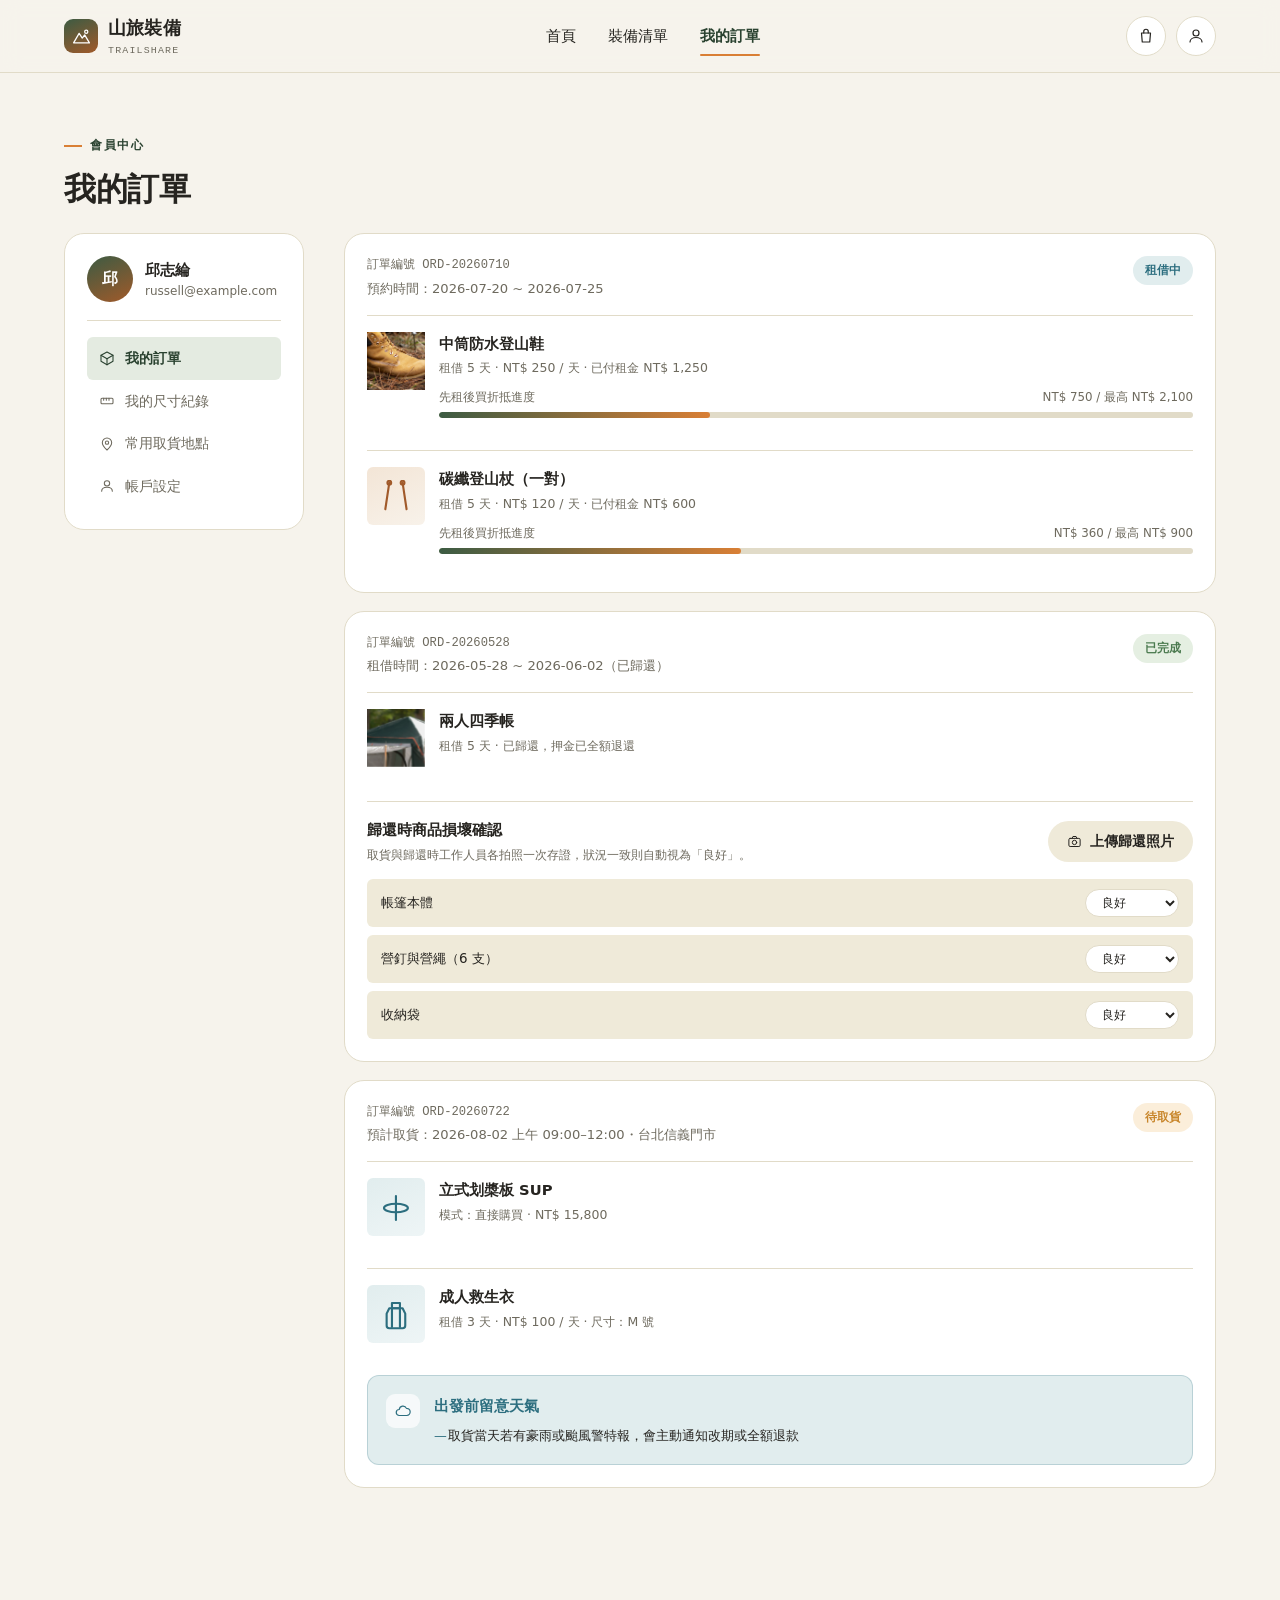
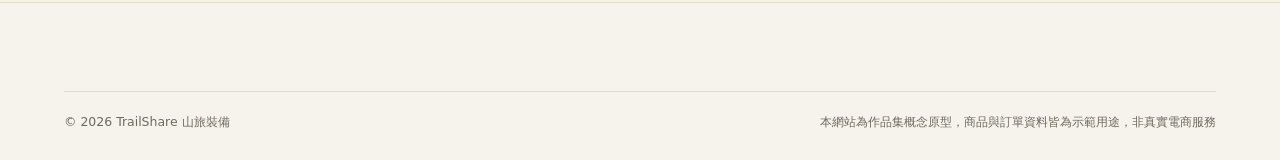
==== account.html @ 76dff73b "Initial build: TrailShare outdoor gear rent-to-buy platform 5-page interactive prototype (browse-by-" ====
<!DOCTYPE html>
<html lang="zh-Hant">
<head>
<meta charset="UTF-8">
<meta name="viewport" content="width=device-width, initial-scale=1.0">
<title>我的訂單｜TrailShare 山旅裝備</title>
<link rel="stylesheet" href="css/style.css">
</head>
<body>

<header class="site-header">
  <div class="container">
    <a href="index.html" class="brand">
      <span class="brand-mark"><svg viewBox="0 0 24 24" fill="none" stroke="#fff" stroke-width="1.6" stroke-linecap="round" stroke-linejoin="round"><path d="M2 20L9 8l4 6 3-4 6 10z"/><circle cx="18" cy="6" r="2"/></svg></span>
      <span>山旅裝備<span class="brand-name-en">TrailShare</span></span>
    </a>
    <nav class="main-nav">
      <a href="index.html">首頁</a>
      <a href="gear-list.html">裝備清單</a>
      <a href="account.html" class="active">我的訂單</a>
    </nav>
    <div class="header-actions">
      <a href="checkout.html" class="icon-btn" aria-label="購物車／預約清單">
        <svg viewBox="0 0 24 24" fill="none" stroke="currentColor" stroke-width="1.6" stroke-linecap="round" stroke-linejoin="round"><path d="M6 8h12l-1 12H7z"/><path d="M9 8V6a3 3 0 0 1 6 0v2"/></svg>
        <span class="cart-count" data-cart-count>0</span>
      </a>
      <a href="account.html" class="icon-btn" aria-label="會員中心">
        <svg viewBox="0 0 24 24" fill="none" stroke="currentColor" stroke-width="1.6" stroke-linecap="round" stroke-linejoin="round"><circle cx="12" cy="8" r="4"/><path d="M4 20c0-4 4-6 8-6s8 2 8 6"/></svg>
      </a>
      <button class="menu-toggle" aria-label="開啟選單" aria-expanded="false">
        <svg viewBox="0 0 24 24" fill="none" stroke="currentColor" stroke-width="1.6" stroke-linecap="round" stroke-linejoin="round"><line x1="3" y1="6" x2="21" y2="6"/><line x1="3" y1="12" x2="21" y2="12"/><line x1="3" y1="18" x2="21" y2="18"/></svg>
      </button>
    </div>
  </div>
</header>

<main>
  <section class="section-tight">
    <div class="container">
      <div class="section-head" style="margin-bottom:24px">
        <span class="eyebrow">會員中心</span>
        <h2>我的訂單</h2>
      </div>

      <div class="account-layout">
        <aside class="account-side">
          <div class="account-profile">
            <div class="avatar">邱</div>
            <div>
              <div class="name">邱志綸</div>
              <div class="email">russell@example.com</div>
            </div>
          </div>
          <nav class="side-nav">
            <a href="#" class="active">
              <svg viewBox="0 0 24 24" fill="none" stroke="currentColor" stroke-width="1.6" stroke-linecap="round" stroke-linejoin="round"><path d="M3 8l9-5 9 5-9 5-9-5z"/><path d="M3 8v9l9 5 9-5V8"/><line x1="12" y1="13" x2="12" y2="22"/></svg>
              我的訂單
            </a>
            <a href="#">
              <svg viewBox="0 0 24 24" fill="none" stroke="currentColor" stroke-width="1.6" stroke-linecap="round" stroke-linejoin="round"><rect x="3" y="8" width="18" height="8" rx="1.5"/><line x1="7" y1="8" x2="7" y2="11"/><line x1="11" y1="8" x2="11" y2="11"/><line x1="15" y1="8" x2="15" y2="11"/></svg>
              我的尺寸紀錄
            </a>
            <a href="#">
              <svg viewBox="0 0 24 24" fill="none" stroke="currentColor" stroke-width="1.6" stroke-linecap="round" stroke-linejoin="round"><path d="M12 21s7-6.5 7-11a7 7 0 0 0-14 0c0 4.5 7 11 7 11z"/><circle cx="12" cy="10" r="2.5"/></svg>
              常用取貨地點
            </a>
            <a href="#">
              <svg viewBox="0 0 24 24" fill="none" stroke="currentColor" stroke-width="1.6" stroke-linecap="round" stroke-linejoin="round"><circle cx="12" cy="8" r="4"/><path d="M4 20c0-4 4-6 8-6s8 2 8 6"/></svg>
              帳戶設定
            </a>
          </nav>
        </aside>

        <div class="account-main">

          <!-- Order 1: renting now, rent-to-buy progress -->
          <div class="order-card">
            <div class="order-card-head">
              <div>
                <div class="oc-id">訂單編號 ORD-20260710</div>
                <div class="oc-date">預約時間：2026-07-20 ~ 2026-07-25</div>
              </div>
              <span class="status-pill renting">租借中</span>
            </div>

            <div class="order-item-row">
              <div class="oi-thumb gear-thumb" data-activity="hiking" id="thumb-boots"></div>
              <div style="flex:1">
                <div class="oi-title">中筒防水登山鞋</div>
                <div class="oi-meta">租借 5 天 · NT$ 250 / 天 · 已付租金 NT$ 1,250</div>
                <div class="credit-bar-wrap">
                  <div class="credit-bar-label"><span>先租後買折抵進度</span><span>NT$ 750 / 最高 NT$ 2,100</span></div>
                  <div class="credit-bar"><div class="credit-bar-fill" style="width:36%"></div></div>
                </div>
              </div>
            </div>

            <div class="order-item-row">
              <div class="oi-thumb gear-thumb" data-activity="hiking" id="thumb-poles"></div>
              <div style="flex:1">
                <div class="oi-title">碳纖登山杖（一對）</div>
                <div class="oi-meta">租借 5 天 · NT$ 120 / 天 · 已付租金 NT$ 600</div>
                <div class="credit-bar-wrap">
                  <div class="credit-bar-label"><span>先租後買折抵進度</span><span>NT$ 360 / 最高 NT$ 900</span></div>
                  <div class="credit-bar"><div class="credit-bar-fill" style="width:40%"></div></div>
                </div>
              </div>
            </div>
          </div>

          <!-- Order 2: completed, damage confirmation -->
          <div class="order-card">
            <div class="order-card-head">
              <div>
                <div class="oc-id">訂單編號 ORD-20260528</div>
                <div class="oc-date">租借時間：2026-05-28 ~ 2026-06-02（已歸還）</div>
              </div>
              <span class="status-pill done">已完成</span>
            </div>

            <div class="order-item-row">
              <div class="oi-thumb gear-thumb" data-activity="camping" id="thumb-tent"></div>
              <div style="flex:1">
                <div class="oi-title">兩人四季帳</div>
                <div class="oi-meta">租借 5 天 · 已歸還，押金已全額退還</div>
              </div>
            </div>

            <div style="margin-top:18px; padding-top:16px; border-top:1px solid var(--color-border)">
              <div style="display:flex; align-items:center; justify-content:space-between; gap:12px; flex-wrap:wrap">
                <div>
                  <h3 style="font-size:0.94rem">歸還時商品損壞確認</h3>
                  <p style="font-size:0.78rem; color:var(--color-muted); margin-top:3px">取貨與歸還時工作人員各拍照一次存證，狀況一致則自動視為「良好」。</p>
                </div>
                <button class="btn btn-ghost btn-sm" id="uploadPhotoBtn">
                  <svg viewBox="0 0 24 24" fill="none" stroke="currentColor" stroke-width="1.6" stroke-linecap="round" stroke-linejoin="round" style="width:15px;height:15px"><rect x="3" y="7" width="18" height="13" rx="2"/><path d="M8 7l1.5-3h5L16 7"/><circle cx="12" cy="13.5" r="3.5"/></svg>
                  上傳歸還照片
                </button>
              </div>
              <div class="checklist">
                <div class="checklist-item">
                  <span>帳篷本體</span>
                  <select class="condition-select" data-item="帳篷本體">
                    <option>良好</option>
                    <option>輕微耗損</option>
                    <option>明顯損壞</option>
                  </select>
                </div>
                <div class="checklist-item">
                  <span>營釘與營繩（6 支）</span>
                  <select class="condition-select" data-item="營釘與營繩">
                    <option>良好</option>
                    <option>輕微耗損</option>
                    <option>明顯損壞</option>
                  </select>
                </div>
                <div class="checklist-item">
                  <span>收納袋</span>
                  <select class="condition-select" data-item="收納袋">
                    <option>良好</option>
                    <option>輕微耗損</option>
                    <option>明顯損壞</option>
                  </select>
                </div>
              </div>
            </div>
          </div>

          <!-- Order 3: pending pickup -->
          <div class="order-card">
            <div class="order-card-head">
              <div>
                <div class="oc-id">訂單編號 ORD-20260722</div>
                <div class="oc-date">預計取貨：2026-08-02 上午 09:00–12:00・台北信義門市</div>
              </div>
              <span class="status-pill pending">待取貨</span>
            </div>

            <div class="order-item-row">
              <div class="oi-thumb gear-thumb" data-activity="water" id="thumb-sup"></div>
              <div style="flex:1">
                <div class="oi-title">立式划槳板 SUP</div>
                <div class="oi-meta">模式：直接購買 · NT$ 15,800</div>
              </div>
            </div>
            <div class="order-item-row">
              <div class="oi-thumb gear-thumb" data-activity="water" id="thumb-vest"></div>
              <div style="flex:1">
                <div class="oi-title">成人救生衣</div>
                <div class="oi-meta">租借 3 天 · NT$ 100 / 天 · 尺寸：M 號</div>
              </div>
            </div>

            <div class="policy-banner" style="margin-top:16px">
              <div class="pb-icon"><svg viewBox="0 0 24 24" fill="none" stroke="currentColor" stroke-width="1.6" stroke-linecap="round" stroke-linejoin="round"><path d="M7 18a4 4 0 0 1 0-8 5 5 0 0 1 9.6-1.5A4.5 4.5 0 0 1 17 18H7z"/></svg></div>
              <div>
                <h3>出發前留意天氣</h3>
                <ul><li>取貨當天若有豪雨或颱風警特報，會主動通知改期或全額退款</li></ul>
              </div>
            </div>
          </div>

        </div>
      </div>
    </div>
  </section>
</main>

<footer class="site-footer">
  <div class="container">
    <div class="footer-bottom">
      <span>© 2026 TrailShare 山旅裝備</span>
      <span>本網站為作品集概念原型，商品與訂單資料皆為示範用途，非真實電商服務</span>
    </div>
  </div>
</footer>

<script src="js/icons.js"></script>
<script src="js/data.js"></script>
<script src="js/main.js"></script>
<script>
  function setThumb(elId, gearId) {
    const el = document.getElementById(elId);
    const gear = getGearById(gearId);
    if (gear && gear.photo) {
      el.classList.add('has-photo');
      el.innerHTML = `<img src="${gear.photo}" alt="${gear.name}">`;
    } else {
      el.innerHTML = svgIcon(gear.icon);
    }
  }

  setThumb('thumb-boots', 'hiking-boots');
  setThumb('thumb-poles', 'trekking-poles');
  setThumb('thumb-tent', 'tent-2p');
  setThumb('thumb-sup', 'sup-board');
  setThumb('thumb-vest', 'life-vest');

  document.querySelectorAll('.condition-select').forEach((sel) => {
    sel.addEventListener('change', () => {
      showToast(`已將「${sel.dataset.item}」狀況標記為：${sel.value}`);
    });
  });

  document.getElementById('uploadPhotoBtn').addEventListener('click', () => {
    showToast('照片已上傳（示範功能，無實際檔案儲存）');
  });
</script>
</body>
</html>
---- css/style.css ----
/* ==========================================================================
   Design tokens
   ========================================================================== */
:root {
  --font-body: "Noto Sans TC", "PingFang TC", "Microsoft JhengHei", system-ui, sans-serif;
  --font-mono: "JetBrains Mono", ui-monospace, "SFMono-Regular", monospace;

  --color-bg: #F6F3EC;
  --color-surface: #FFFFFF;
  --color-surface-alt: #EFEAD9;
  --color-text: #262420;
  --color-muted: #6E6A5E;
  --color-border: #E1DBC8;

  --color-forest: #3C5B43;
  --color-forest-dark: #2A4230;
  --color-forest-soft: #E4EBE1;

  --color-hike: #A15A2A;
  --color-hike-soft: #F3E5D6;

  --color-water: #2C6E7F;
  --color-water-soft: #E1EDEE;

  --color-accent: #D97F35;
  --color-accent-dark: #B8631F;

  --color-success: #4B7A4F;
  --color-success-soft: #E5EFE2;
  --color-warning: #C8862B;
  --color-warning-soft: #FBEEDA;
  --color-danger: #B0472F;
  --color-danger-soft: #F6E4DE;

  --radius-sm: 6px;
  --radius-md: 12px;
  --radius-lg: 20px;

  --shadow-sm: 0 1px 2px rgba(38, 36, 32, 0.06), 0 1px 1px rgba(38, 36, 32, 0.04);
  --shadow-md: 0 8px 24px rgba(38, 36, 32, 0.08);
  --shadow-lg: 0 20px 48px rgba(38, 36, 32, 0.14);

  --container: 1200px;
}

/* ==========================================================================
   Reset
   ========================================================================== */
*, *::before, *::after { box-sizing: border-box; }
html { -webkit-text-size-adjust: 100%; scroll-behavior: smooth; }
body {
  margin: 0;
  font-family: var(--font-body);
  background: var(--color-bg);
  color: var(--color-text);
  line-height: 1.6;
  -webkit-font-smoothing: antialiased;
}
img { max-width: 100%; display: block; }
a { color: inherit; text-decoration: none; }
ul { margin: 0; padding: 0; list-style: none; }
h1, h2, h3, h4, p { margin: 0; }
button, input, select { font: inherit; color: inherit; }
button { cursor: pointer; }

.container {
  width: 100%;
  max-width: var(--container);
  margin: 0 auto;
  padding: 0 24px;
}

.visually-hidden {
  position: absolute;
  width: 1px; height: 1px;
  overflow: hidden;
  clip: rect(0 0 0 0);
  white-space: nowrap;
}

/* ==========================================================================
   Header
   ========================================================================== */
.site-header {
  position: sticky;
  top: 0;
  z-index: 100;
  background: rgba(246, 243, 236, 0.92);
  backdrop-filter: blur(10px);
  border-bottom: 1px solid var(--color-border);
}
.site-header .container {
  display: flex;
  align-items: center;
  justify-content: space-between;
  height: 72px;
}
.brand {
  display: flex;
  align-items: center;
  gap: 10px;
  font-weight: 700;
  font-size: 1.15rem;
  letter-spacing: 0.01em;
}
.brand-mark {
  width: 34px; height: 34px;
  border-radius: 9px;
  background: linear-gradient(155deg, var(--color-forest), var(--color-hike));
  display: flex;
  align-items: center;
  justify-content: center;
  flex-shrink: 0;
}
.brand-mark svg { width: 19px; height: 19px; stroke: #fff; }
.brand-name-en {
  display: block;
  font-family: var(--font-mono);
  font-size: 0.62rem;
  font-weight: 500;
  letter-spacing: 0.12em;
  color: var(--color-muted);
  text-transform: uppercase;
  margin-top: 1px;
}

.main-nav {
  display: flex;
  align-items: center;
  gap: 32px;
}
.main-nav a {
  font-size: 0.95rem;
  color: var(--color-text);
  position: relative;
  padding: 4px 0;
}
.main-nav a.active { color: var(--color-forest-dark); font-weight: 700; }
.main-nav a.active::after {
  content: "";
  position: absolute;
  left: 0; right: 0; bottom: -4px;
  height: 2px;
  background: var(--color-accent);
  border-radius: 2px;
}

.header-actions { display: flex; align-items: center; gap: 10px; }
.icon-btn {
  width: 40px; height: 40px;
  border-radius: 50%;
  border: 1px solid var(--color-border);
  background: var(--color-surface);
  display: flex; align-items: center; justify-content: center;
  position: relative;
}
.icon-btn svg { width: 18px; height: 18px; stroke: var(--color-text); }
.cart-count {
  position: absolute;
  top: -4px; right: -4px;
  background: var(--color-accent);
  color: #fff;
  font-family: var(--font-mono);
  font-size: 0.62rem;
  min-width: 17px; height: 17px;
  border-radius: 50%;
  display: flex; align-items: center; justify-content: center;
  padding: 0 3px;
}

.menu-toggle {
  display: none;
  width: 40px; height: 40px;
  border-radius: 50%;
  border: 1px solid var(--color-border);
  background: var(--color-surface);
  align-items: center;
  justify-content: center;
}
.menu-toggle svg { width: 18px; height: 18px; stroke: var(--color-text); }

/* ==========================================================================
   Buttons
   ========================================================================== */
.btn {
  display: inline-flex;
  align-items: center;
  justify-content: center;
  gap: 8px;
  padding: 13px 26px;
  border-radius: 999px;
  font-size: 0.95rem;
  font-weight: 700;
  border: 1px solid transparent;
  transition: transform 0.15s ease, box-shadow 0.15s ease, background 0.15s ease;
  white-space: nowrap;
}
.btn:active { transform: translateY(1px); }
.btn-primary { background: var(--color-accent); color: #fff; box-shadow: var(--shadow-sm); }
.btn-primary:hover { background: var(--color-accent-dark); }
.btn-forest { background: var(--color-forest); color: #fff; }
.btn-forest:hover { background: var(--color-forest-dark); }
.btn-outline { background: transparent; border-color: var(--color-text); color: var(--color-text); }
.btn-outline:hover { background: var(--color-text); color: #fff; }
.btn-ghost { background: var(--color-surface-alt); color: var(--color-text); }
.btn-ghost:hover { background: var(--color-border); }
.btn-block { width: 100%; }
.btn-sm { padding: 9px 18px; font-size: 0.85rem; }
.btn[disabled] { opacity: 0.5; cursor: not-allowed; }

/* ==========================================================================
   Sections
   ========================================================================== */
.section { padding: 88px 0; }
.section-alt { background: var(--color-surface-alt); }
.section-tight { padding: 56px 0; }

.section-head { max-width: 640px; margin: 0 0 40px; }
.eyebrow {
  font-family: var(--font-mono);
  font-size: 0.72rem;
  font-weight: 600;
  letter-spacing: 0.14em;
  text-transform: uppercase;
  color: var(--color-forest-dark);
  display: inline-flex;
  align-items: center;
  gap: 8px;
  margin-bottom: 14px;
}
.eyebrow::before { content: ""; width: 18px; height: 2px; background: var(--color-accent); display: inline-block; }
.section-head h2 { font-size: 2rem; line-height: 1.25; letter-spacing: -0.01em; }
.section-head p { margin-top: 14px; color: var(--color-muted); font-size: 1rem; }
.section-head-row {
  display: flex;
  align-items: flex-end;
  justify-content: space-between;
  gap: 24px;
  flex-wrap: wrap;
}

/* ==========================================================================
   Hero
   ========================================================================== */
.hero {
  position: relative;
  padding: 64px 0 96px;
  overflow: hidden;
}
.hero::before {
  content: "";
  position: absolute;
  inset: -20% -10% auto -10%;
  height: 480px;
  background:
    radial-gradient(circle at 15% 20%, rgba(60, 91, 67, 0.16), transparent 55%),
    radial-gradient(circle at 85% 10%, rgba(217, 127, 53, 0.14), transparent 50%),
    radial-gradient(circle at 60% 60%, rgba(44, 110, 127, 0.10), transparent 55%);
  pointer-events: none;
}
.hero .container {
  position: relative;
  display: grid;
  grid-template-columns: 1.05fr 0.95fr;
  gap: 56px;
  align-items: center;
}
.hero-copy h1 {
  font-size: clamp(2.1rem, 4vw, 3.1rem);
  line-height: 1.28;
  letter-spacing: -0.01em;
  font-weight: 800;
}
.hero-copy h1 em { color: var(--color-forest-dark); font-style: normal; }
.hero-copy p.lede {
  margin-top: 20px;
  font-size: 1.06rem;
  color: var(--color-muted);
  max-width: 46ch;
}
.hero-cta-row { display: flex; gap: 14px; margin-top: 32px; flex-wrap: wrap; }
.hero-trust {
  display: flex;
  gap: 28px;
  margin-top: 40px;
  padding-top: 28px;
  border-top: 1px solid var(--color-border);
  flex-wrap: wrap;
}
.hero-trust-item { display: flex; flex-direction: column; gap: 2px; }
.hero-trust-item .num { font-family: var(--font-mono); font-weight: 700; font-size: 1.3rem; color: var(--color-forest-dark); }
.hero-trust-item .label { font-size: 0.8rem; color: var(--color-muted); }

.hero-visual {
  position: relative;
  aspect-ratio: 4 / 4.6;
  border-radius: var(--radius-lg);
  background: linear-gradient(160deg, var(--color-forest) 0%, #294636 55%, #1d3226 100%);
  overflow: hidden;
  box-shadow: var(--shadow-lg);
}
.hero-visual .hero-photo {
  position: absolute;
  inset: 0;
  width: 100%;
  height: 100%;
  object-fit: cover;
}
.hero-visual .hero-photo-scrim {
  position: absolute;
  inset: 0;
  background: linear-gradient(200deg, rgba(15, 20, 15, 0.05) 40%, rgba(10, 15, 10, 0.55) 100%);
}
.hero-visual .terrain {
  position: absolute; inset: 0;
  opacity: 0.55;
}
.hero-visual .hv-badge {
  position: absolute;
  top: 20px; left: 20px;
  background: rgba(255,255,255,0.94);
  border-radius: 999px;
  padding: 8px 14px;
  font-family: var(--font-mono);
  font-size: 0.72rem;
  font-weight: 600;
  color: var(--color-forest-dark);
  display: flex; align-items: center; gap: 6px;
  box-shadow: var(--shadow-sm);
}
.hv-badge .dot { width: 7px; height: 7px; border-radius: 50%; background: var(--color-success); }
.hero-visual .hv-card {
  position: absolute;
  right: 18px;
  bottom: 18px;
  left: 18px;
  background: rgba(255,255,255,0.97);
  border-radius: var(--radius-md);
  padding: 16px 18px;
  box-shadow: var(--shadow-md);
}
.hv-card .hv-title { font-weight: 700; font-size: 0.95rem; }
.hv-card .hv-sub { font-size: 0.78rem; color: var(--color-muted); margin-top: 3px; }
.hv-card .hv-price-row { display: flex; justify-content: space-between; align-items: baseline; margin-top: 12px; }
.hv-card .hv-price { font-family: var(--font-mono); font-weight: 700; color: var(--color-accent-dark); }
.hv-card .hv-price span { font-size: 0.7rem; color: var(--color-muted); font-weight: 400; }

/* ==========================================================================
   Activity cards
   ========================================================================== */
.activity-grid {
  display: grid;
  grid-template-columns: repeat(3, 1fr);
  gap: 20px;
}
.activity-card {
  position: relative;
  border-radius: var(--radius-lg);
  padding: 28px 24px 26px;
  min-height: 220px;
  display: flex;
  flex-direction: column;
  justify-content: space-between;
  overflow: hidden;
  border: 1px solid var(--color-border);
  transition: transform 0.18s ease, box-shadow 0.18s ease;
}
.activity-card:hover { transform: translateY(-4px); box-shadow: var(--shadow-md); }
.activity-card[data-activity="hiking"] { background: linear-gradient(160deg, var(--color-hike-soft), #fff 70%); }
.activity-card[data-activity="camping"] { background: linear-gradient(160deg, var(--color-forest-soft), #fff 70%); }
.activity-card[data-activity="water"] { background: linear-gradient(160deg, var(--color-water-soft), #fff 70%); }
.activity-card .ac-icon {
  width: 52px; height: 52px;
  border-radius: 14px;
  display: flex; align-items: center; justify-content: center;
  background: rgba(255,255,255,0.75);
  box-shadow: var(--shadow-sm);
}
.activity-card .ac-icon svg { width: 26px; height: 26px; }
.activity-card[data-activity="hiking"] .ac-icon svg { stroke: var(--color-hike); }
.activity-card[data-activity="camping"] .ac-icon svg { stroke: var(--color-forest); }
.activity-card[data-activity="water"] .ac-icon svg { stroke: var(--color-water); }
.activity-card h3 { font-size: 1.2rem; margin-top: 18px; }
.activity-card p { font-size: 0.86rem; color: var(--color-muted); margin-top: 6px; }
.activity-card .ac-meta {
  margin-top: 18px;
  display: flex;
  justify-content: space-between;
  align-items: center;
  font-family: var(--font-mono);
  font-size: 0.74rem;
  color: var(--color-muted);
}
.activity-card .ac-arrow { display: inline-flex; }
.activity-card .ac-arrow svg { width: 16px; height: 16px; transition: transform 0.15s ease; }
.activity-card:hover .ac-arrow svg { transform: translateX(3px); }

.activity-card.has-photo { background: #14140f; color: #fff; }
.activity-card.has-photo .ac-photo {
  position: absolute;
  inset: 0;
  width: 100%;
  height: 100%;
  object-fit: cover;
  z-index: 0;
  transition: transform 0.4s ease;
}
.activity-card.has-photo:hover .ac-photo { transform: scale(1.05); }
.activity-card.has-photo .ac-overlay {
  position: absolute;
  inset: 0;
  z-index: 1;
  background: linear-gradient(195deg, rgba(15, 15, 13, 0.08) 32%, rgba(12, 12, 10, 0.86) 100%);
}
.activity-card.has-photo .ac-icon,
.activity-card.has-photo h3,
.activity-card.has-photo p,
.activity-card.has-photo .ac-meta {
  position: relative;
  z-index: 2;
}
.activity-card.has-photo .ac-icon { background: rgba(255, 255, 255, 0.18); backdrop-filter: blur(6px); }
.activity-card.has-photo .ac-icon svg { stroke: #fff; }
.activity-card.has-photo p { color: rgba(255, 255, 255, 0.8); }
.activity-card.has-photo .ac-meta { color: rgba(255, 255, 255, 0.72); }

/* ==========================================================================
   Feature list (value props)
   ========================================================================== */
.feature-grid {
  display: grid;
  grid-template-columns: repeat(4, 1fr);
  gap: 20px;
}
.feature-card {
  background: var(--color-surface);
  border: 1px solid var(--color-border);
  border-radius: var(--radius-md);
  padding: 24px 20px;
}
.feature-card .fc-icon {
  width: 40px; height: 40px;
  border-radius: 10px;
  background: var(--color-forest-soft);
  display: flex; align-items: center; justify-content: center;
  margin-bottom: 14px;
}
.feature-card .fc-icon svg { width: 20px; height: 20px; stroke: var(--color-forest-dark); }
.feature-card h3 { font-size: 1rem; }
.feature-card p { font-size: 0.84rem; color: var(--color-muted); margin-top: 8px; }

/* ==========================================================================
   Tabs (activity filter)
   ========================================================================== */
.filter-bar {
  display: flex;
  align-items: center;
  justify-content: space-between;
  gap: 20px;
  flex-wrap: wrap;
  margin-bottom: 32px;
}
.tab-group {
  display: inline-flex;
  gap: 6px;
  background: var(--color-surface-alt);
  padding: 6px;
  border-radius: 999px;
}
.tab-btn {
  border: none;
  background: transparent;
  padding: 9px 18px;
  border-radius: 999px;
  font-size: 0.88rem;
  font-weight: 600;
  color: var(--color-muted);
}
.tab-btn.active { background: var(--color-forest); color: #fff; }
.result-count { font-family: var(--font-mono); font-size: 0.8rem; color: var(--color-muted); }

.sort-select {
  border: 1px solid var(--color-border);
  background: var(--color-surface);
  border-radius: 999px;
  padding: 9px 16px;
  font-size: 0.85rem;
}

/* ==========================================================================
   Gear cards
   ========================================================================== */
.gear-grid {
  display: grid;
  grid-template-columns: repeat(3, 1fr);
  gap: 22px;
}
.gear-card {
  background: var(--color-surface);
  border: 1px solid var(--color-border);
  border-radius: var(--radius-lg);
  overflow: hidden;
  display: flex;
  flex-direction: column;
  transition: box-shadow 0.18s ease, transform 0.18s ease;
}
.gear-card:hover { box-shadow: var(--shadow-md); transform: translateY(-3px); }
.gear-thumb {
  position: relative;
  aspect-ratio: 4 / 3;
  display: flex;
  align-items: center;
  justify-content: center;
}
.gear-thumb svg { width: 44%; height: 44%; }
.gear-thumb[data-activity="hiking"] { background: linear-gradient(155deg, var(--color-hike-soft), #f8f2ea); }
.gear-thumb[data-activity="camping"] { background: linear-gradient(155deg, var(--color-forest-soft), #f2f6f0); }
.gear-thumb[data-activity="water"] { background: linear-gradient(155deg, var(--color-water-soft), #eef5f6); }
.gear-thumb[data-activity="hiking"] svg { stroke: var(--color-hike); }
.gear-thumb[data-activity="camping"] svg { stroke: var(--color-forest); }
.gear-thumb[data-activity="water"] svg { stroke: var(--color-water); }

.gear-thumb.has-photo { background: var(--color-surface-alt); }
.gear-thumb.has-photo img {
  width: 100%;
  height: 100%;
  object-fit: cover;
}

.stock-badge {
  position: absolute;
  top: 12px; left: 12px;
  font-family: var(--font-mono);
  font-size: 0.68rem;
  font-weight: 600;
  padding: 5px 10px;
  border-radius: 999px;
  display: inline-flex;
  align-items: center;
  gap: 5px;
}
.stock-badge::before { content: ""; width: 6px; height: 6px; border-radius: 50%; }
.stock-badge.in-stock { background: var(--color-success-soft); color: var(--color-success); }
.stock-badge.in-stock::before { background: var(--color-success); }
.stock-badge.low-stock { background: var(--color-warning-soft); color: var(--color-warning); }
.stock-badge.low-stock::before { background: var(--color-warning); }
.stock-badge.out-stock { background: var(--color-danger-soft); color: var(--color-danger); }
.stock-badge.out-stock::before { background: var(--color-danger); }

.difficulty-badge {
  position: absolute;
  top: 12px; right: 12px;
  background: rgba(255,255,255,0.92);
  font-size: 0.68rem;
  font-weight: 600;
  padding: 5px 10px;
  border-radius: 999px;
  color: var(--color-text);
}

.gear-body { padding: 18px 18px 20px; display: flex; flex-direction: column; gap: 10px; flex: 1; }
.gear-activity-tag { font-family: var(--font-mono); font-size: 0.68rem; letter-spacing: 0.06em; color: var(--color-muted); text-transform: uppercase; }
.gear-body h3 { font-size: 1.04rem; }
.gear-desc { font-size: 0.82rem; color: var(--color-muted); }

.price-compare {
  display: flex;
  gap: 10px;
  margin-top: auto;
  padding-top: 12px;
  border-top: 1px dashed var(--color-border);
}
.price-block { flex: 1; }
.price-block .pb-label { font-size: 0.7rem; color: var(--color-muted); }
.price-block .pb-value { font-family: var(--font-mono); font-weight: 700; font-size: 1.02rem; margin-top: 2px; }
.price-block.rent .pb-value { color: var(--color-forest-dark); }
.price-block.buy .pb-value { color: var(--color-text); }
.price-block .pb-unit { font-size: 0.68rem; font-weight: 400; color: var(--color-muted); }

.gear-card-footer { padding: 0 18px 18px; }

/* ==========================================================================
   Badges / tags generic
   ========================================================================== */
.tag {
  display: inline-flex;
  align-items: center;
  gap: 6px;
  font-size: 0.74rem;
  font-weight: 600;
  padding: 4px 10px;
  border-radius: 999px;
  background: var(--color-surface-alt);
  color: var(--color-text);
}

/* ==========================================================================
   Product detail page
   ========================================================================== */
.product-layout {
  display: grid;
  grid-template-columns: 1.05fr 0.95fr;
  gap: 56px;
  align-items: flex-start;
}
.product-gallery-main {
  aspect-ratio: 1 / 1;
  border-radius: var(--radius-lg);
  display: flex; align-items: center; justify-content: center;
  position: relative;
  overflow: hidden;
}
.product-gallery-main svg { width: 40%; height: 40%; }
.product-gallery-main.has-photo img {
  width: 100%;
  height: 100%;
  object-fit: cover;
}
.product-thumbs { display: flex; gap: 10px; margin-top: 12px; }
.product-thumb {
  width: 64px; height: 64px;
  border-radius: var(--radius-sm);
  border: 2px solid transparent;
  display: flex; align-items: center; justify-content: center;
}
.product-thumb.active { border-color: var(--color-forest); }
.product-thumb svg { width: 46%; height: 46%; }

.product-info .breadcrumb { font-size: 0.8rem; color: var(--color-muted); margin-bottom: 14px; }
.product-info .breadcrumb a { color: var(--color-muted); }
.product-info .breadcrumb a:hover { color: var(--color-text); }
.product-info h1 { font-size: 1.8rem; line-height: 1.3; }
.product-tags { display: flex; gap: 8px; margin-top: 12px; flex-wrap: wrap; }
.product-info .lede { color: var(--color-muted); margin-top: 14px; font-size: 0.94rem; }

.mode-toggle {
  display: inline-flex;
  margin-top: 24px;
  background: var(--color-surface-alt);
  border-radius: 999px;
  padding: 5px;
  gap: 4px;
}
.mode-btn {
  border: none;
  background: transparent;
  padding: 10px 22px;
  border-radius: 999px;
  font-weight: 700;
  font-size: 0.88rem;
  color: var(--color-muted);
}
.mode-btn.active { background: var(--color-forest); color: #fff; }

.price-panel {
  margin-top: 20px;
  border: 1px solid var(--color-border);
  border-radius: var(--radius-md);
  padding: 20px;
  background: var(--color-surface);
}
.price-panel .pp-row { display: flex; justify-content: space-between; align-items: center; }
.price-panel .pp-total .pp-num { font-family: var(--font-mono); font-size: 1.7rem; font-weight: 800; color: var(--color-accent-dark); }
.price-panel .pp-total .pp-unit { font-size: 0.78rem; color: var(--color-muted); }
.price-panel .pp-note { font-size: 0.78rem; color: var(--color-muted); margin-top: 6px; }

.form-row { margin-top: 18px; }
.form-row label { display: block; font-size: 0.82rem; font-weight: 600; margin-bottom: 8px; }
.date-range { display: flex; gap: 12px; }
.date-range .field { flex: 1; }
input[type="date"], input[type="number"], select.input {
  width: 100%;
  border: 1px solid var(--color-border);
  background: var(--color-surface);
  border-radius: var(--radius-sm);
  padding: 11px 12px;
  font-size: 0.92rem;
}
.field-hint { font-size: 0.74rem; color: var(--color-muted); margin-top: 6px; }

.size-tool {
  margin-top: 8px;
  border: 1px solid var(--color-border);
  border-radius: var(--radius-md);
  padding: 18px;
  background: var(--color-surface-alt);
}
.size-tool-grid { display: grid; grid-template-columns: 1fr 1fr; gap: 12px; }
.size-result {
  margin-top: 14px;
  padding: 14px 16px;
  border-radius: var(--radius-sm);
  background: var(--color-surface);
  border: 1px solid var(--color-border);
  display: none;
}
.size-result.show { display: block; }
.size-result .sr-badge {
  font-family: var(--font-mono);
  font-weight: 800;
  font-size: 1.3rem;
  color: var(--color-forest-dark);
}
.size-result p { font-size: 0.82rem; color: var(--color-muted); margin-top: 4px; }

.stock-status-row {
  display: flex;
  align-items: center;
  gap: 8px;
  margin-top: 18px;
  font-size: 0.85rem;
}

.cta-row { display: flex; gap: 12px; margin-top: 24px; }

.spec-table { margin-top: 44px; }
.spec-table table { width: 100%; border-collapse: collapse; }
.spec-table td { padding: 12px 0; border-bottom: 1px solid var(--color-border); font-size: 0.88rem; }
.spec-table td:first-child { color: var(--color-muted); width: 160px; }

/* ==========================================================================
   Checkout page
   ========================================================================== */
.checkout-layout {
  display: grid;
  grid-template-columns: 1.4fr 1fr;
  gap: 40px;
  align-items: flex-start;
}
.checkout-steps { display: flex; gap: 8px; margin-bottom: 36px; }
.checkout-step {
  flex: 1;
  padding: 10px 14px;
  border-radius: var(--radius-sm);
  background: var(--color-surface-alt);
  font-size: 0.78rem;
  font-weight: 600;
  color: var(--color-muted);
  display: flex;
  align-items: center;
  gap: 8px;
}
.checkout-step .cs-num {
  width: 20px; height: 20px;
  border-radius: 50%;
  background: var(--color-border);
  display: flex; align-items: center; justify-content: center;
  font-family: var(--font-mono);
  font-size: 0.7rem;
  color: var(--color-text);
  flex-shrink: 0;
}
.checkout-step.active { background: var(--color-forest-soft); color: var(--color-forest-dark); }
.checkout-step.active .cs-num { background: var(--color-forest); color: #fff; }

.panel {
  background: var(--color-surface);
  border: 1px solid var(--color-border);
  border-radius: var(--radius-lg);
  padding: 26px;
  margin-bottom: 20px;
}
.panel h2 { font-size: 1.1rem; }
.panel-desc { font-size: 0.82rem; color: var(--color-muted); margin-top: 4px; }

.radio-card-group { display: grid; grid-template-columns: 1fr 1fr; gap: 12px; margin-top: 16px; }
.radio-card {
  border: 1px solid var(--color-border);
  border-radius: var(--radius-md);
  padding: 14px 16px;
  cursor: pointer;
  position: relative;
}
.radio-card input { position: absolute; opacity: 0; }
.radio-card.selected { border-color: var(--color-forest); background: var(--color-forest-soft); }
.radio-card .rc-title { font-weight: 700; font-size: 0.9rem; }
.radio-card .rc-sub { font-size: 0.76rem; color: var(--color-muted); margin-top: 3px; }

.policy-banner {
  display: flex;
  gap: 14px;
  padding: 18px;
  border-radius: var(--radius-md);
  background: var(--color-water-soft);
  border: 1px solid rgba(44, 110, 127, 0.22);
}
.policy-banner .pb-icon {
  width: 34px; height: 34px;
  border-radius: 9px;
  background: rgba(255,255,255,0.7);
  display: flex; align-items: center; justify-content: center;
  flex-shrink: 0;
}
.policy-banner .pb-icon svg { width: 18px; height: 18px; stroke: var(--color-water); }
.policy-banner h3 { font-size: 0.92rem; color: var(--color-water); }
.policy-banner ul { margin-top: 8px; display: flex; flex-direction: column; gap: 6px; }
.policy-banner li { font-size: 0.8rem; color: var(--color-text); padding-left: 14px; position: relative; }
.policy-banner li::before { content: "—"; position: absolute; left: 0; color: var(--color-water); }

.order-summary { position: sticky; top: 96px; }
.summary-line-item { display: flex; gap: 12px; padding: 14px 0; border-bottom: 1px solid var(--color-border); }
.summary-line-item .sli-thumb {
  width: 52px; height: 52px;
  border-radius: var(--radius-sm);
  flex-shrink: 0;
  display: flex; align-items: center; justify-content: center;
}
.summary-line-item .sli-thumb svg { width: 55%; height: 55%; }
.summary-line-item .sli-body { flex: 1; }
.summary-line-item .sli-title { font-size: 0.88rem; font-weight: 600; }
.summary-line-item .sli-meta { font-size: 0.74rem; color: var(--color-muted); margin-top: 2px; }
.summary-line-item .sli-price { font-family: var(--font-mono); font-size: 0.86rem; font-weight: 700; white-space: nowrap; }

.summary-totals { margin-top: 16px; display: flex; flex-direction: column; gap: 10px; }
.summary-totals .st-row { display: flex; justify-content: space-between; font-size: 0.86rem; color: var(--color-muted); }
.summary-totals .st-row.grand { font-size: 1.05rem; font-weight: 800; color: var(--color-text); padding-top: 10px; border-top: 1px solid var(--color-border); }
.summary-totals .st-row.grand .st-num { font-family: var(--font-mono); color: var(--color-accent-dark); }
.summary-totals .st-row .st-discount { color: var(--color-forest-dark); }

.deposit-note { margin-top: 16px; font-size: 0.76rem; color: var(--color-muted); background: var(--color-surface-alt); border-radius: var(--radius-sm); padding: 12px; }

/* ==========================================================================
   Account / orders page
   ========================================================================== */
.account-layout { display: grid; grid-template-columns: 240px 1fr; gap: 40px; align-items: flex-start; }
.account-side {
  background: var(--color-surface);
  border: 1px solid var(--color-border);
  border-radius: var(--radius-lg);
  padding: 22px;
  position: sticky;
  top: 96px;
}
.account-profile { display: flex; align-items: center; gap: 12px; padding-bottom: 18px; border-bottom: 1px solid var(--color-border); margin-bottom: 16px; }
.avatar {
  width: 46px; height: 46px;
  border-radius: 50%;
  background: linear-gradient(155deg, var(--color-forest), var(--color-hike));
  display: flex; align-items: center; justify-content: center;
  color: #fff; font-weight: 700;
}
.account-profile .name { font-weight: 700; font-size: 0.94rem; }
.account-profile .email { font-size: 0.75rem; color: var(--color-muted); }
.side-nav a {
  display: flex;
  align-items: center;
  gap: 10px;
  padding: 10px 12px;
  border-radius: var(--radius-sm);
  font-size: 0.88rem;
  color: var(--color-muted);
}
.side-nav a.active { background: var(--color-forest-soft); color: var(--color-forest-dark); font-weight: 700; }
.side-nav a svg { width: 16px; height: 16px; }

.order-card {
  background: var(--color-surface);
  border: 1px solid var(--color-border);
  border-radius: var(--radius-lg);
  padding: 22px;
  margin-bottom: 18px;
}
.order-card-head { display: flex; justify-content: space-between; align-items: flex-start; flex-wrap: wrap; gap: 10px; }
.order-card-head .oc-id { font-family: var(--font-mono); font-size: 0.76rem; color: var(--color-muted); }
.order-card-head .oc-date { font-size: 0.82rem; color: var(--color-muted); margin-top: 2px; }
.status-pill {
  font-size: 0.74rem;
  font-weight: 700;
  padding: 5px 12px;
  border-radius: 999px;
}
.status-pill.renting { background: var(--color-water-soft); color: var(--color-water); }
.status-pill.done { background: var(--color-success-soft); color: var(--color-success); }
.status-pill.pending { background: var(--color-warning-soft); color: var(--color-warning); }

.order-item-row { display: flex; gap: 14px; padding: 16px 0; border-top: 1px solid var(--color-border); margin-top: 16px; }
.order-item-row .oi-thumb { width: 58px; height: 58px; border-radius: var(--radius-sm); display: flex; align-items: center; justify-content: center; flex-shrink: 0; }
.order-item-row .oi-thumb svg { width: 55%; height: 55%; }
.order-item-row .oi-title { font-weight: 700; font-size: 0.92rem; }
.order-item-row .oi-meta { font-size: 0.78rem; color: var(--color-muted); margin-top: 3px; }

.credit-bar-wrap { margin-top: 10px; }
.credit-bar-label { display: flex; justify-content: space-between; font-size: 0.74rem; color: var(--color-muted); margin-bottom: 5px; }
.credit-bar { height: 6px; border-radius: 999px; background: var(--color-border); overflow: hidden; }
.credit-bar-fill { height: 100%; background: linear-gradient(90deg, var(--color-forest), var(--color-accent)); border-radius: 999px; }

.checklist { margin-top: 14px; display: flex; flex-direction: column; gap: 8px; }
.checklist-item {
  display: flex;
  align-items: center;
  justify-content: space-between;
  padding: 10px 14px;
  border-radius: var(--radius-sm);
  background: var(--color-surface-alt);
  font-size: 0.84rem;
}
.condition-select {
  border: 1px solid var(--color-border);
  border-radius: 999px;
  padding: 5px 12px;
  font-size: 0.76rem;
  background: var(--color-surface);
}

/* ==========================================================================
   Footer
   ========================================================================== */
.site-footer { border-top: 1px solid var(--color-border); padding: 48px 0 28px; margin-top: 40px; }
.footer-grid { display: grid; grid-template-columns: 1.4fr 1fr 1fr 1fr; gap: 32px; }
.footer-col h4 { font-size: 0.84rem; margin-bottom: 14px; }
.footer-col ul { display: flex; flex-direction: column; gap: 9px; }
.footer-col a, .footer-col p { font-size: 0.84rem; color: var(--color-muted); }
.footer-col a:hover { color: var(--color-text); }
.footer-bottom {
  margin-top: 40px;
  padding-top: 20px;
  border-top: 1px solid var(--color-border);
  display: flex;
  justify-content: space-between;
  font-size: 0.78rem;
  color: var(--color-muted);
  flex-wrap: wrap;
  gap: 10px;
}

/* ==========================================================================
   Toast (add to booking confirmation)
   ========================================================================== */
.toast {
  position: fixed;
  bottom: 24px;
  left: 50%;
  transform: translateX(-50%) translateY(20px);
  background: var(--color-forest-dark);
  color: #fff;
  padding: 14px 22px;
  border-radius: 999px;
  font-size: 0.86rem;
  font-weight: 600;
  box-shadow: var(--shadow-lg);
  opacity: 0;
  pointer-events: none;
  transition: opacity 0.2s ease, transform 0.2s ease;
  z-index: 300;
  display: flex;
  align-items: center;
  gap: 8px;
}
.toast.show { opacity: 1; transform: translateX(-50%) translateY(0); pointer-events: auto; }

/* ==========================================================================
   Empty state
   ========================================================================== */
.empty-state { text-align: center; padding: 60px 20px; color: var(--color-muted); }
.empty-state svg { width: 44px; height: 44px; stroke: var(--color-muted); margin: 0 auto 16px; }

/* ==========================================================================
   Responsive
   ========================================================================== */
@media (max-width: 960px) {
  .hero .container { grid-template-columns: 1fr; }
  .hero-visual { max-width: 420px; margin: 0 auto; }
  .activity-grid { grid-template-columns: 1fr; }
  .feature-grid { grid-template-columns: repeat(2, 1fr); }
  .gear-grid { grid-template-columns: repeat(2, 1fr); }
  .product-layout { grid-template-columns: 1fr; }
  .checkout-layout { grid-template-columns: 1fr; }
  .order-summary { position: static; }
  .account-layout { grid-template-columns: 1fr; }
  .account-side { position: static; }
  .footer-grid { grid-template-columns: 1fr 1fr; }
}

@media (max-width: 720px) {
  .main-nav { display: none; }
  .menu-toggle { display: flex; }
  .main-nav.open {
    display: flex;
    position: absolute;
    top: 72px; left: 0; right: 0;
    background: var(--color-surface);
    border-bottom: 1px solid var(--color-border);
    flex-direction: column;
    padding: 16px 24px 24px;
    gap: 4px;
    box-shadow: var(--shadow-md);
  }
  .main-nav.open a { padding: 10px 0; width: 100%; }
  .section { padding: 60px 0; }
  .feature-grid { grid-template-columns: 1fr; }
  .gear-grid { grid-template-columns: 1fr; }
  .radio-card-group { grid-template-columns: 1fr; }
  .date-range { flex-direction: column; }
  .size-tool-grid { grid-template-columns: 1fr; }
}

@media (max-width: 480px) {
  .hero-trust { gap: 18px; }
  .footer-grid { grid-template-columns: 1fr; }
  .footer-bottom { flex-direction: column; }
}
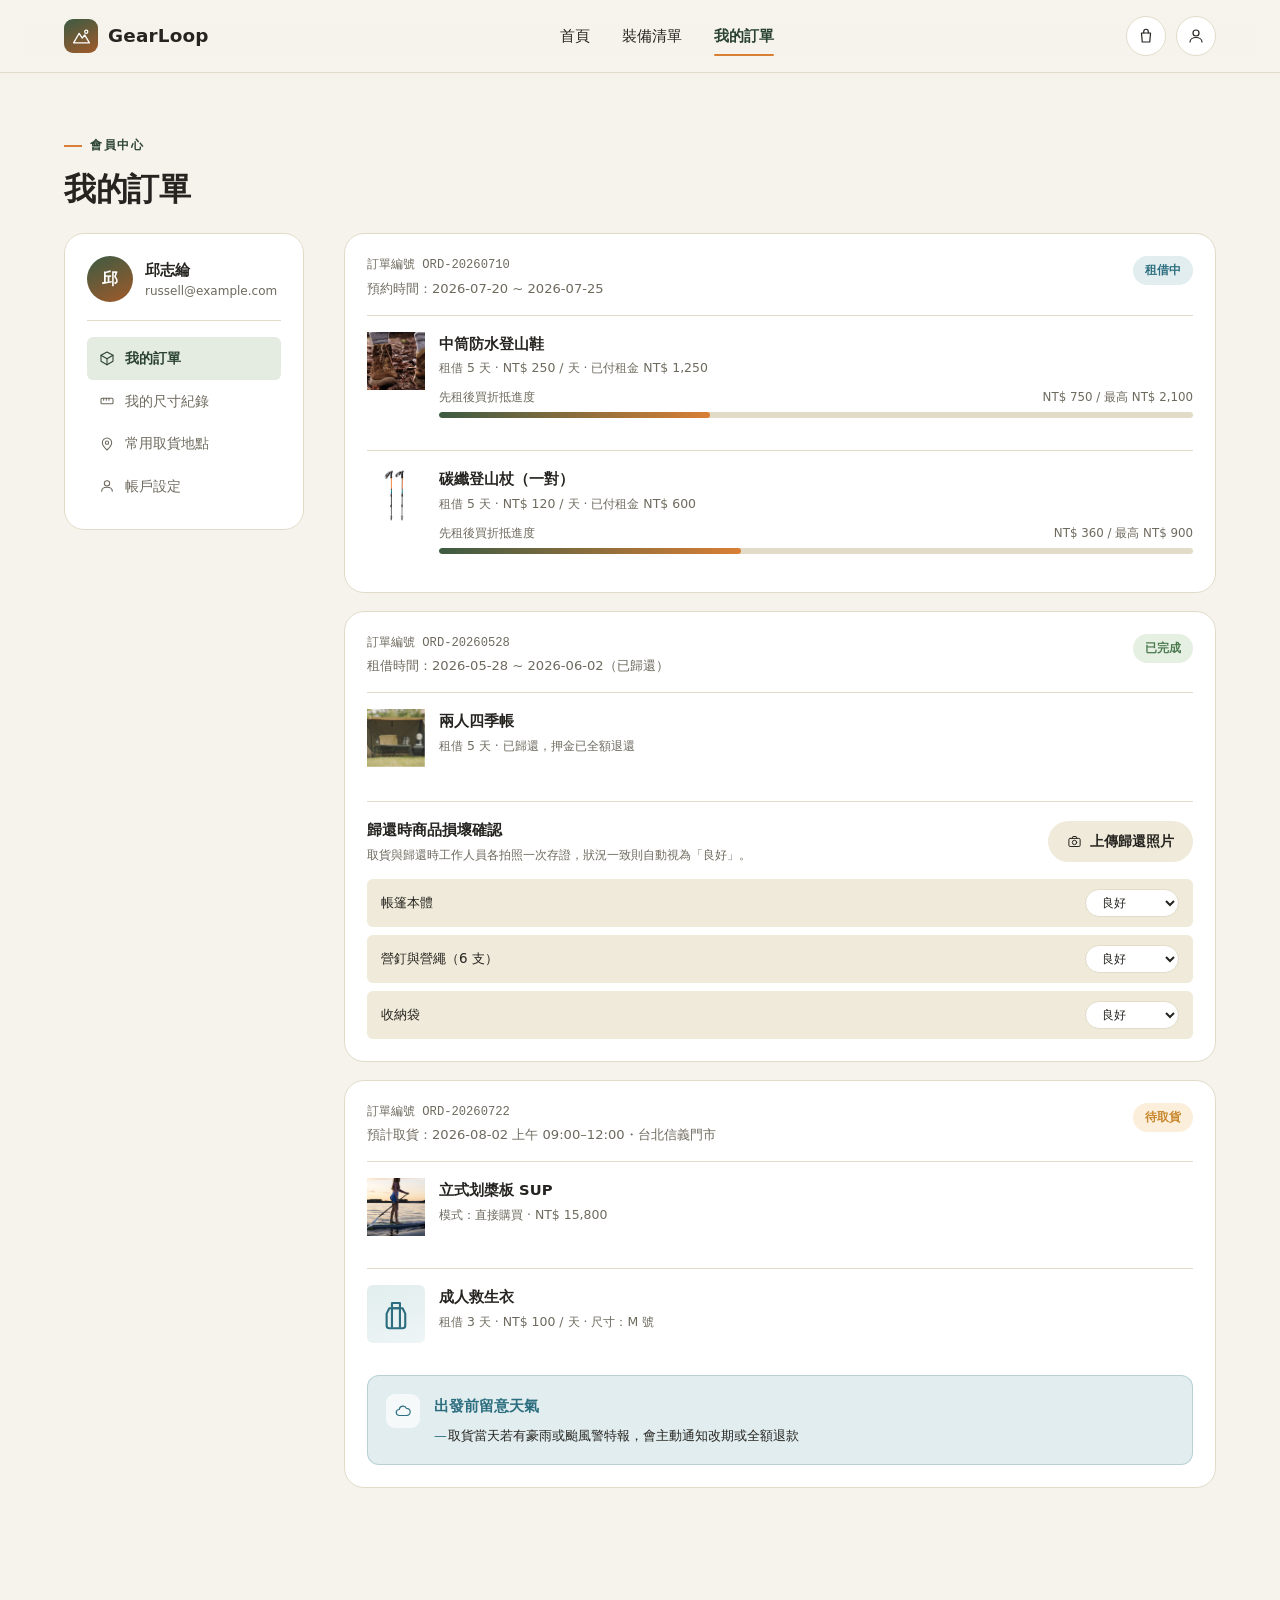
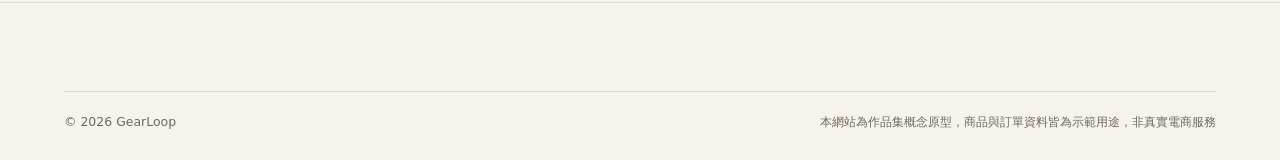
==== commit 5ff98944: "Rename brand from TrailShare/山旅裝備 to GearLoop Simplified the logo to a single English wordmark (drop" ====
--- a/account.html
+++ b/account.html
@@ -3,7 +3,7 @@
 <head>
 <meta charset="UTF-8">
 <meta name="viewport" content="width=device-width, initial-scale=1.0">
-<title>我的訂單｜TrailShare 山旅裝備</title>
+<title>我的訂單｜GearLoop</title>
 <link rel="stylesheet" href="css/style.css">
 </head>
 <body>
@@ -12,7 +12,7 @@
   <div class="container">
     <a href="index.html" class="brand">
       <span class="brand-mark"><svg viewBox="0 0 24 24" fill="none" stroke="#fff" stroke-width="1.6" stroke-linecap="round" stroke-linejoin="round"><path d="M2 20L9 8l4 6 3-4 6 10z"/><circle cx="18" cy="6" r="2"/></svg></span>
-      <span>山旅裝備<span class="brand-name-en">TrailShare</span></span>
+      <span>GearLoop</span>
     </a>
     <nav class="main-nav">
       <a href="index.html">首頁</a>
@@ -209,7 +209,7 @@
 <footer class="site-footer">
   <div class="container">
     <div class="footer-bottom">
-      <span>© 2026 TrailShare 山旅裝備</span>
+      <span>© 2026 GearLoop</span>
       <span>本網站為作品集概念原型，商品與訂單資料皆為示範用途，非真實電商服務</span>
     </div>
   </div>
--- a/css/style.css
+++ b/css/style.css
@@ -113,16 +113,6 @@
   flex-shrink: 0;
 }
 .brand-mark svg { width: 19px; height: 19px; stroke: #fff; }
-.brand-name-en {
-  display: block;
-  font-family: var(--font-mono);
-  font-size: 0.62rem;
-  font-weight: 500;
-  letter-spacing: 0.12em;
-  color: var(--color-muted);
-  text-transform: uppercase;
-  margin-top: 1px;
-}
 
 .main-nav {
   display: flex;
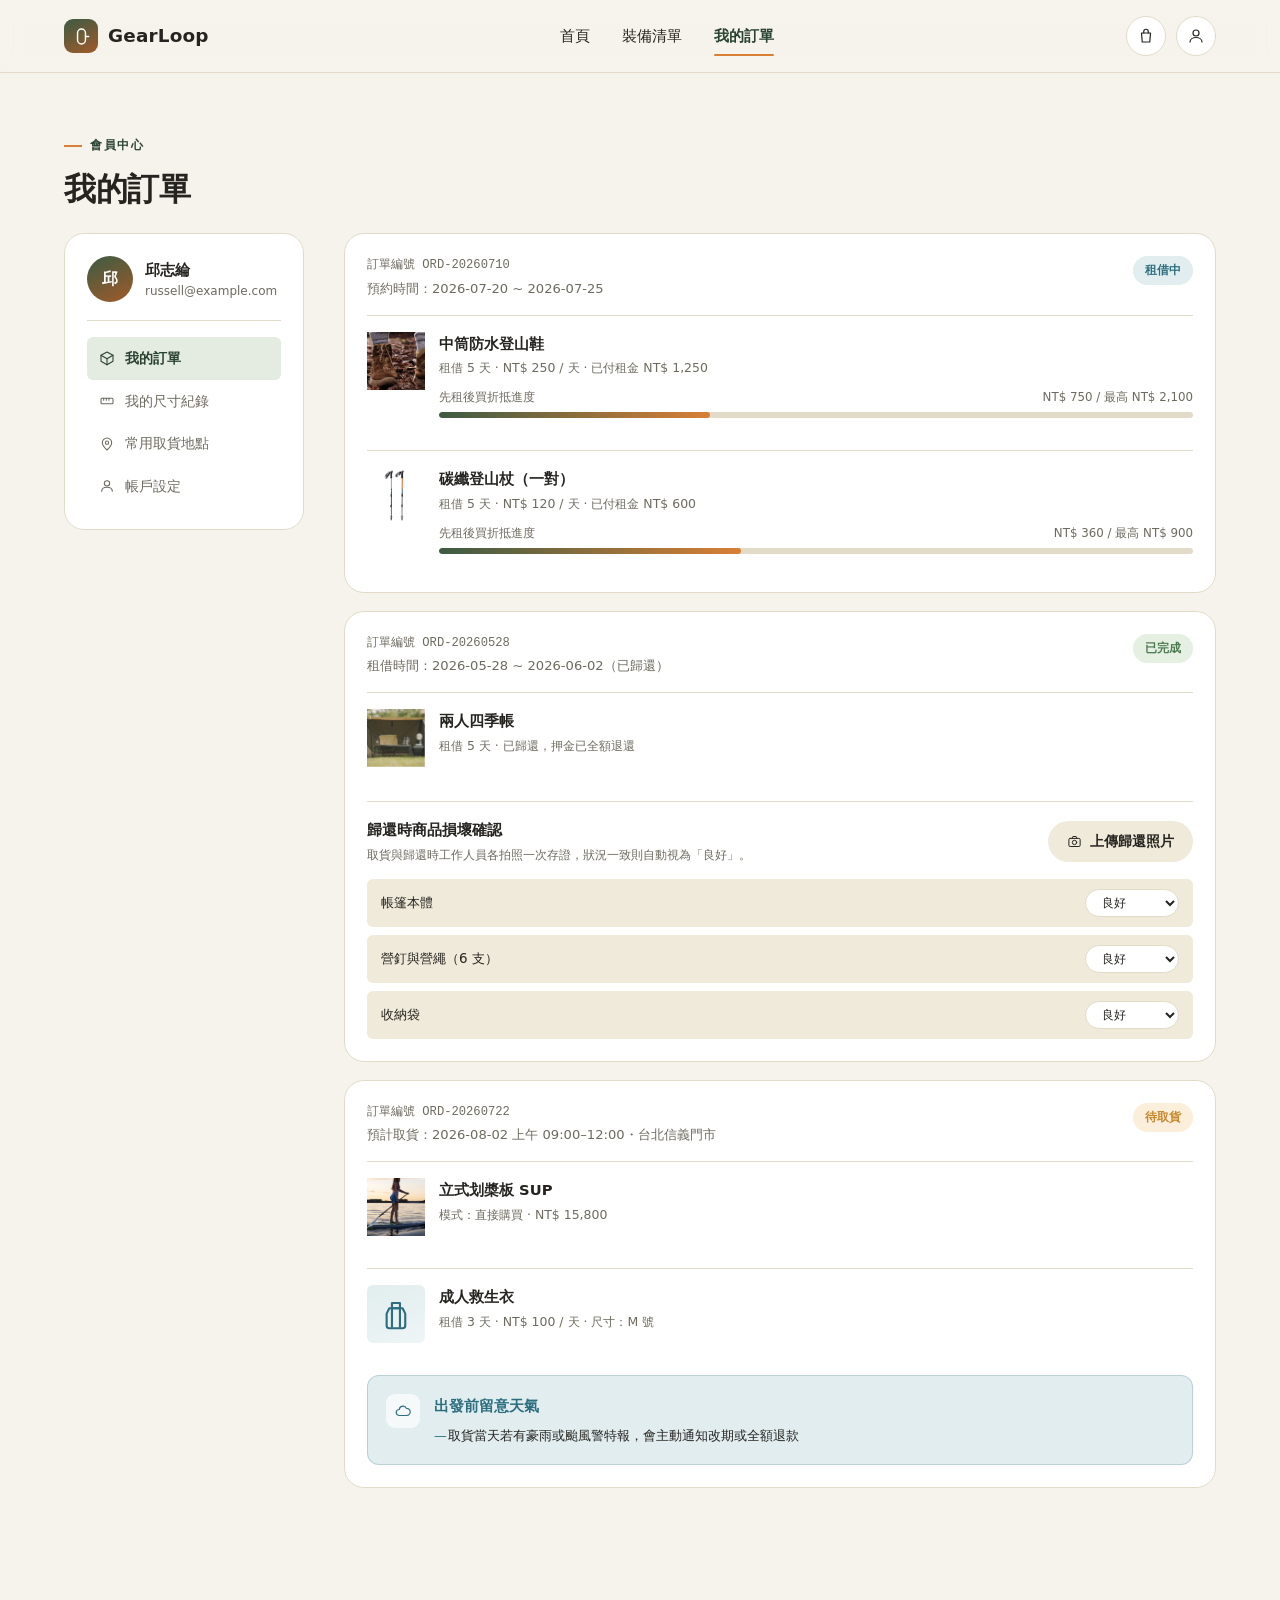
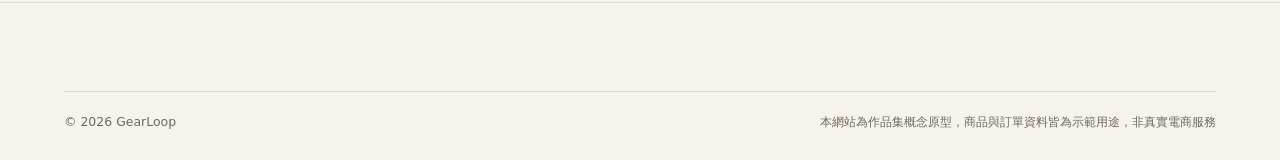
==== commit 68589fd6: "Replace placeholder mountain-icon logo with carabiner mark (Concept A) Swapped the generic mountain+" ====
--- a/account.html
+++ b/account.html
@@ -3,6 +3,7 @@
 <head>
 <meta charset="UTF-8">
 <meta name="viewport" content="width=device-width, initial-scale=1.0">
+<link rel="icon" type="image/svg+xml" href="assets/favicon.svg">
 <title>我的訂單｜GearLoop</title>
 <link rel="stylesheet" href="css/style.css">
 </head>
@@ -11,7 +12,7 @@
 <header class="site-header">
   <div class="container">
     <a href="index.html" class="brand">
-      <span class="brand-mark"><svg viewBox="0 0 24 24" fill="none" stroke="#fff" stroke-width="1.6" stroke-linecap="round" stroke-linejoin="round"><path d="M2 20L9 8l4 6 3-4 6 10z"/><circle cx="18" cy="6" r="2"/></svg></span>
+      <span class="brand-mark"><svg viewBox="0 0 24 24" fill="none" stroke="#fff" stroke-width="1.8" stroke-linecap="round" stroke-linejoin="round"><rect x="7" y="2.5" width="10" height="19" rx="5"/><line x1="17" y1="12" x2="21" y2="12"/></svg></span>
       <span>GearLoop</span>
     </a>
     <nav class="main-nav">
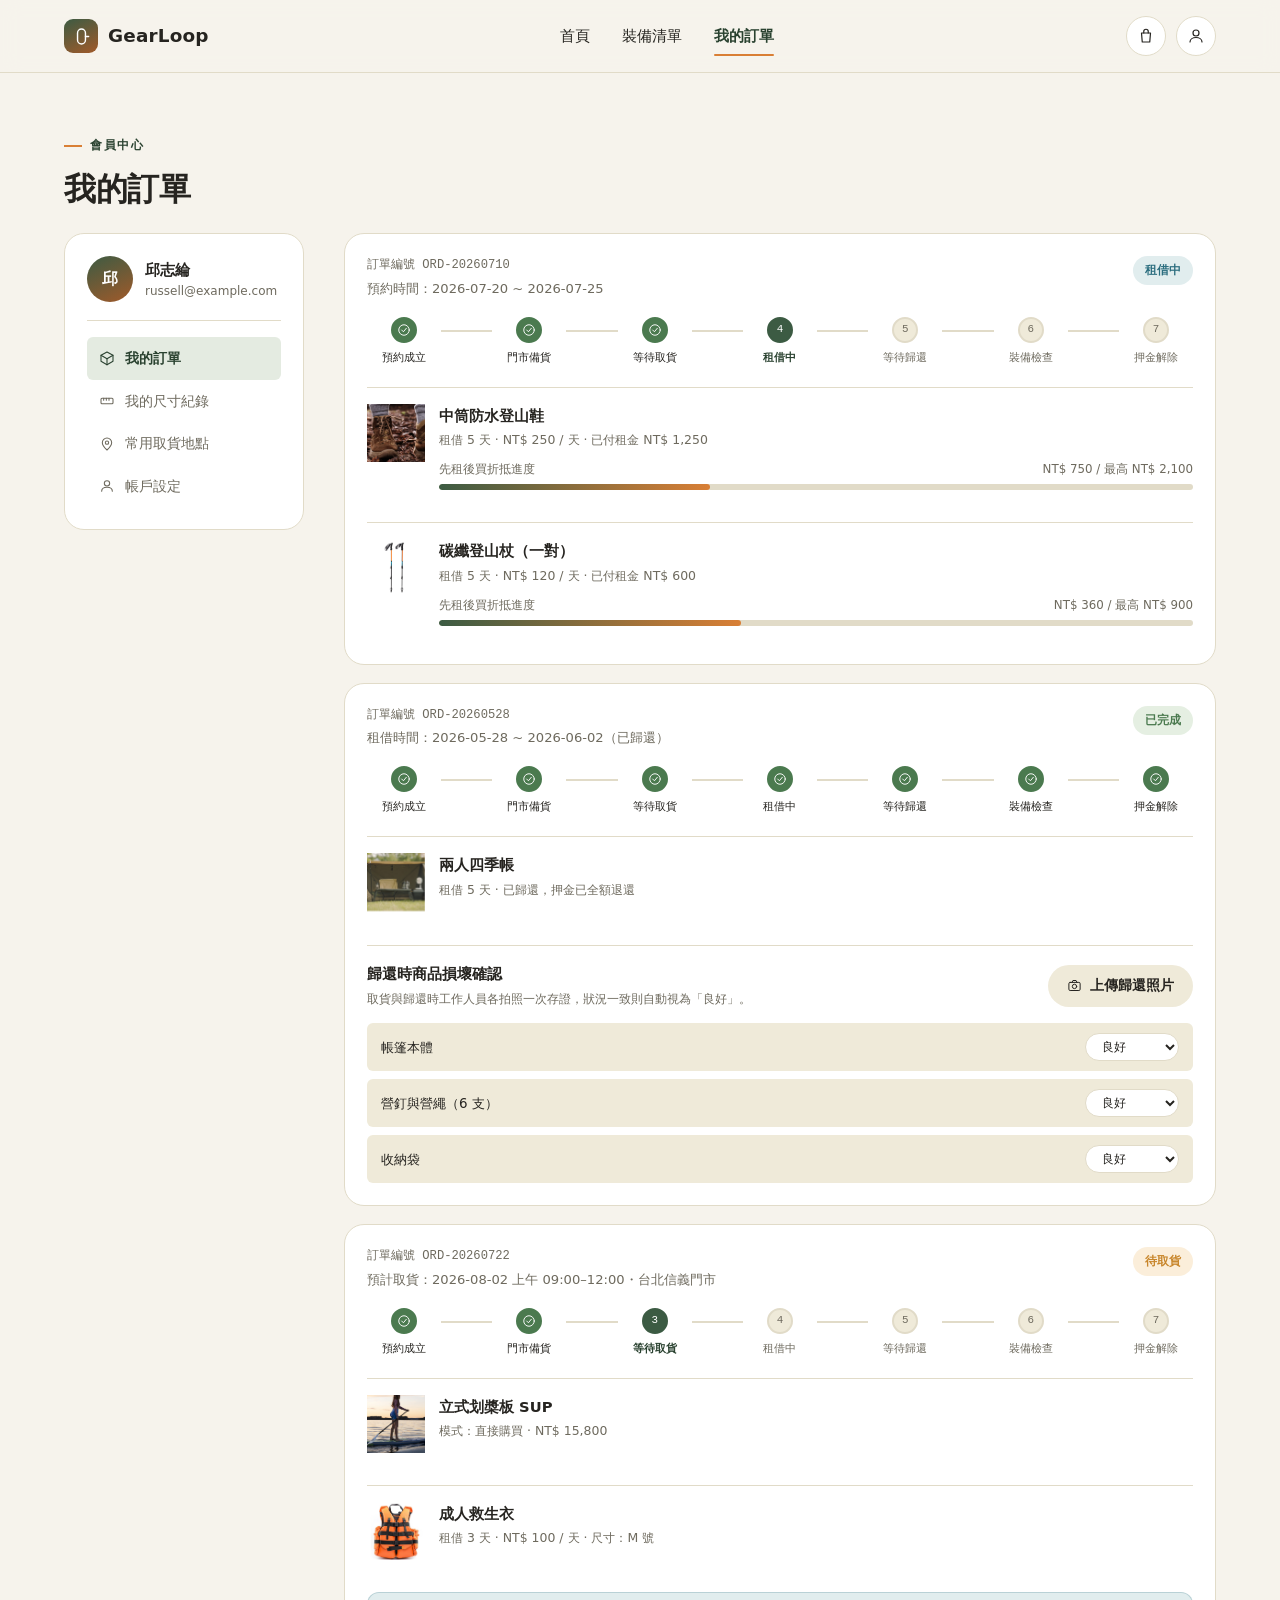
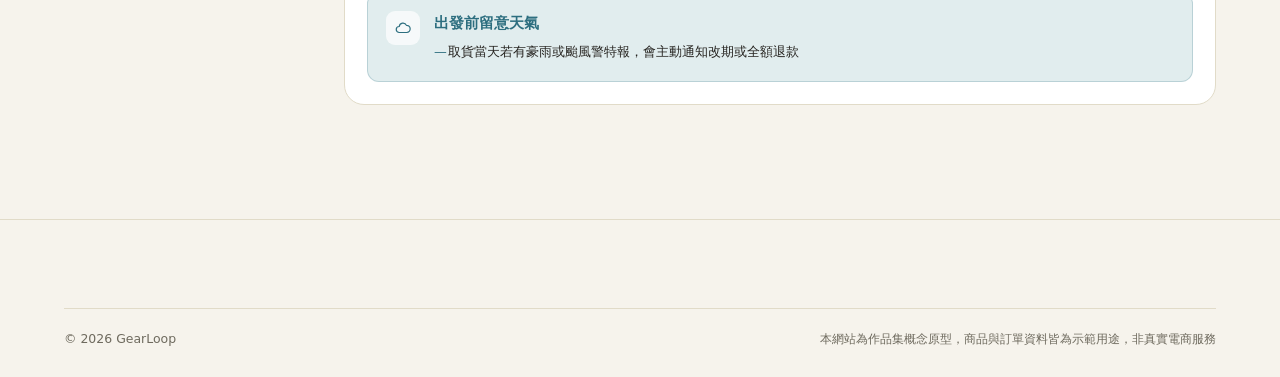
==== commit 06cde19a: "Add smart gear checklist, rent-vs-buy calc, size profile, order timeline, and gear compatibility war" ====
--- a/account.html
+++ b/account.html
@@ -53,11 +53,11 @@
             </div>
           </div>
           <nav class="side-nav">
-            <a href="#" class="active">
+            <a href="#orders" data-view="orders" class="active">
               <svg viewBox="0 0 24 24" fill="none" stroke="currentColor" stroke-width="1.6" stroke-linecap="round" stroke-linejoin="round"><path d="M3 8l9-5 9 5-9 5-9-5z"/><path d="M3 8v9l9 5 9-5V8"/><line x1="12" y1="13" x2="12" y2="22"/></svg>
               我的訂單
             </a>
-            <a href="#">
+            <a href="#sizes" data-view="sizes">
               <svg viewBox="0 0 24 24" fill="none" stroke="currentColor" stroke-width="1.6" stroke-linecap="round" stroke-linejoin="round"><rect x="3" y="8" width="18" height="8" rx="1.5"/><line x1="7" y1="8" x2="7" y2="11"/><line x1="11" y1="8" x2="11" y2="11"/><line x1="15" y1="8" x2="15" y2="11"/></svg>
               我的尺寸紀錄
             </a>
@@ -73,6 +73,7 @@
         </aside>
 
         <div class="account-main">
+        <div id="view-orders">
 
           <!-- Order 1: renting now, rent-to-buy progress -->
           <div class="order-card">
@@ -84,6 +85,8 @@
               <span class="status-pill renting">租借中</span>
             </div>
 
+            <div class="order-timeline" data-flow="rent" data-current="3"></div>
+
             <div class="order-item-row">
               <div class="oi-thumb gear-thumb" data-activity="hiking" id="thumb-boots"></div>
               <div style="flex:1">
@@ -118,6 +121,8 @@
               </div>
               <span class="status-pill done">已完成</span>
             </div>
+
+            <div class="order-timeline" data-flow="rent" data-current="7"></div>
 
             <div class="order-item-row">
               <div class="oi-thumb gear-thumb" data-activity="camping" id="thumb-tent"></div>
@@ -177,6 +182,8 @@
               <span class="status-pill pending">待取貨</span>
             </div>
 
+            <div class="order-timeline" data-flow="rent" data-current="2"></div>
+
             <div class="order-item-row">
               <div class="oi-thumb gear-thumb" data-activity="water" id="thumb-sup"></div>
               <div style="flex:1">
@@ -202,6 +209,51 @@
           </div>
 
         </div>
+
+        <div id="view-sizes" style="display:none">
+          <div class="order-card">
+            <h2 style="font-size:1.1rem">我的尺寸紀錄</h2>
+            <p class="panel-desc">儲存身形與鞋碼資料，之後到登山鞋商品頁會自動幫你算出建議試穿尺寸，仍需你自己確認後選擇。</p>
+
+            <div class="size-tool-grid" style="margin-top:20px">
+              <div class="field">
+                <label for="profileHeight">身高（cm）</label>
+                <input type="number" class="input" id="profileHeight" min="120" max="210" placeholder="例如 173">
+              </div>
+              <div class="field">
+                <label for="profileWeight">體重（kg）</label>
+                <input type="number" class="input" id="profileWeight" min="30" max="150" placeholder="例如 80">
+              </div>
+              <div class="field">
+                <label for="profileShoeSize">平常鞋碼（EU）</label>
+                <input type="number" class="input" id="profileShoeSize" min="36" max="45" step="0.5" placeholder="例如 40">
+              </div>
+              <div class="field">
+                <label for="profileFootWidth">腳型</label>
+                <select class="input" id="profileFootWidth">
+                  <option value="narrow">窄</option>
+                  <option value="regular" selected>一般</option>
+                  <option value="wide">寬</option>
+                </select>
+              </div>
+              <div class="field">
+                <label for="profileFit">偏好合腳程度</label>
+                <select class="input" id="profileFit">
+                  <option value="snug">合身</option>
+                  <option value="regular" selected>一般</option>
+                  <option value="loose">寬鬆</option>
+                </select>
+              </div>
+            </div>
+
+            <div class="cta-row" style="margin-top:16px">
+              <button class="btn btn-primary" type="button" id="saveProfileBtn">儲存尺寸紀錄</button>
+              <button class="btn btn-ghost" type="button" id="resetProfileBtn">重新計算</button>
+            </div>
+            <p class="field-hint" id="profileSavedNote" aria-live="polite" style="margin-top:10px"></p>
+          </div>
+        </div>
+
       </div>
     </div>
   </section>
@@ -246,6 +298,92 @@
   document.getElementById('uploadPhotoBtn').addEventListener('click', () => {
     showToast('照片已上傳（示範功能，無實際檔案儲存）');
   });
+
+  const RENT_FLOW = ['預約成立', '門市備貨', '等待取貨', '租借中', '等待歸還', '裝備檢查', '押金解除'];
+  const BUY_FLOW = ['訂單成立', '商品準備', '等待取貨', '訂單完成'];
+
+  function renderTimeline(el) {
+    const flow = el.dataset.flow === 'buy' ? BUY_FLOW : RENT_FLOW;
+    const current = parseInt(el.dataset.current, 10);
+    el.innerHTML = flow.map((label, i) => {
+      const state = i < current ? 'done' : i === current ? 'current' : 'upcoming';
+      const dot = state === 'done'
+        ? svgIcon('checkCircle')
+        : `<span class="ot-dot-num">${i + 1}</span>`;
+      return `
+        <div class="ot-step ${state}">
+          <div class="ot-dot">${dot}</div>
+          <div class="ot-label">${label}</div>
+        </div>`;
+    }).join('<div class="ot-connector"></div>');
+  }
+
+  document.querySelectorAll('.order-timeline').forEach(renderTimeline);
+
+  const views = document.querySelectorAll('[id^="view-"]');
+  const sideNavLinks = document.querySelectorAll('.side-nav a[data-view]');
+
+  function showView(name) {
+    views.forEach((v) => { v.style.display = v.id === `view-${name}` ? 'block' : 'none'; });
+    sideNavLinks.forEach((a) => a.classList.toggle('active', a.dataset.view === name));
+  }
+
+  sideNavLinks.forEach((a) => {
+    a.addEventListener('click', (e) => {
+      e.preventDefault();
+      showView(a.dataset.view);
+      history.replaceState(null, '', `#${a.dataset.view}`);
+    });
+  });
+
+  const initialView = location.hash === '#sizes' ? 'sizes' : 'orders';
+  showView(initialView);
+
+  function loadProfileIntoForm() {
+    const profile = getSizeProfile();
+    if (!profile) return;
+    if (profile.height) document.getElementById('profileHeight').value = profile.height;
+    if (profile.weight) document.getElementById('profileWeight').value = profile.weight;
+    if (profile.shoeSizeEU) document.getElementById('profileShoeSize').value = profile.shoeSizeEU;
+    if (profile.footWidth) document.getElementById('profileFootWidth').value = profile.footWidth;
+    if (profile.preferredFit) document.getElementById('profileFit').value = profile.preferredFit;
+    document.getElementById('profileSavedNote').textContent = `上次儲存時間：${profile.savedAt}`;
+  }
+  loadProfileIntoForm();
+
+  document.getElementById('saveProfileBtn').addEventListener('click', () => {
+    const height = parseFloat(document.getElementById('profileHeight').value) || null;
+    const weight = parseFloat(document.getElementById('profileWeight').value) || null;
+    const shoeSizeEU = parseFloat(document.getElementById('profileShoeSize').value) || null;
+    if (!shoeSizeEU) {
+      document.getElementById('profileSavedNote').textContent = '請至少填寫平常鞋碼再儲存。';
+      return;
+    }
+    if (shoeSizeEU < 36 || shoeSizeEU > 45) {
+      document.getElementById('profileSavedNote').textContent = '鞋碼請填在 EU 36–45 之間（本站登山鞋提供的範圍）。';
+      return;
+    }
+    const profile = {
+      height,
+      weight,
+      shoeSizeEU,
+      footWidth: document.getElementById('profileFootWidth').value,
+      preferredFit: document.getElementById('profileFit').value,
+      savedAt: todayStr(),
+    };
+    setSizeProfile(profile);
+    document.getElementById('profileSavedNote').textContent = `已儲存（${profile.savedAt}）。之後到登山鞋商品頁會顯示建議試穿尺寸。`;
+    showToast('尺寸紀錄已儲存');
+  });
+
+  document.getElementById('resetProfileBtn').addEventListener('click', () => {
+    document.getElementById('profileHeight').value = '';
+    document.getElementById('profileWeight').value = '';
+    document.getElementById('profileShoeSize').value = '';
+    document.getElementById('profileFootWidth').value = 'regular';
+    document.getElementById('profileFit').value = 'regular';
+    document.getElementById('profileSavedNote').textContent = '';
+  });
 </script>
 </body>
 </html>
--- a/css/style.css
+++ b/css/style.css
@@ -281,6 +281,16 @@
 .hero-trust-item .num { font-family: var(--font-mono); font-weight: 700; font-size: 1.3rem; color: var(--color-forest-dark); }
 .hero-trust-item .label { font-size: 0.8rem; color: var(--color-muted); }
 
+.hero-hygiene-note {
+  display: flex;
+  align-items: center;
+  gap: 8px;
+  margin-top: 18px;
+  font-size: 0.82rem;
+  color: var(--color-muted);
+}
+.hero-hygiene-note svg { width: 16px; height: 16px; stroke: var(--color-success); flex-shrink: 0; }
+
 .hero-visual {
   position: relative;
   aspect-ratio: 4 / 4.6;
@@ -546,6 +556,10 @@
   padding: 5px 10px;
   border-radius: 999px;
   color: var(--color-text);
+  white-space: nowrap;
+  max-width: calc(100% - 24px);
+  overflow: hidden;
+  text-overflow: ellipsis;
 }
 
 .gear-body { padding: 18px 18px 20px; display: flex; flex-direction: column; gap: 10px; flex: 1; }
@@ -703,6 +717,9 @@
 
 .cta-row { display: flex; gap: 12px; margin-top: 24px; }
 
+.boot-extras { margin-top: 44px; display: flex; flex-direction: column; gap: 32px; }
+.boot-extras .spec-table { margin-top: 0; }
+
 .spec-table { margin-top: 44px; }
 .spec-table table { width: 100%; border-collapse: collapse; }
 .spec-table td { padding: 12px 0; border-bottom: 1px solid var(--color-border); font-size: 0.88rem; }
@@ -717,32 +734,6 @@
   gap: 40px;
   align-items: flex-start;
 }
-.checkout-steps { display: flex; gap: 8px; margin-bottom: 36px; }
-.checkout-step {
-  flex: 1;
-  padding: 10px 14px;
-  border-radius: var(--radius-sm);
-  background: var(--color-surface-alt);
-  font-size: 0.78rem;
-  font-weight: 600;
-  color: var(--color-muted);
-  display: flex;
-  align-items: center;
-  gap: 8px;
-}
-.checkout-step .cs-num {
-  width: 20px; height: 20px;
-  border-radius: 50%;
-  background: var(--color-border);
-  display: flex; align-items: center; justify-content: center;
-  font-family: var(--font-mono);
-  font-size: 0.7rem;
-  color: var(--color-text);
-  flex-shrink: 0;
-}
-.checkout-step.active { background: var(--color-forest-soft); color: var(--color-forest-dark); }
-.checkout-step.active .cs-num { background: var(--color-forest); color: #fff; }
-
 .panel {
   background: var(--color-surface);
   border: 1px solid var(--color-border);
@@ -786,6 +777,31 @@
 .policy-banner ul { margin-top: 8px; display: flex; flex-direction: column; gap: 6px; }
 .policy-banner li { font-size: 0.8rem; color: var(--color-text); padding-left: 14px; position: relative; }
 .policy-banner li::before { content: "—"; position: absolute; left: 0; color: var(--color-water); }
+.policy-banner > div > p { font-size: 0.85rem; color: var(--color-text); margin-top: 8px; line-height: 1.6; }
+.policy-banner > div > p:first-of-type { margin-top: 6px; }
+
+.policy-banner.tone-success { background: var(--color-success-soft); border-color: rgba(75, 122, 79, 0.25); }
+.policy-banner.tone-success .pb-icon svg { stroke: var(--color-success); }
+.policy-banner.tone-success h3 { color: var(--color-success); }
+.policy-banner.tone-success li::before { color: var(--color-success); }
+
+.checkbox-row {
+  display: flex;
+  align-items: flex-start;
+  gap: 10px;
+  margin-top: 16px;
+  font-size: 0.84rem;
+  line-height: 1.5;
+  color: var(--color-muted);
+  cursor: pointer;
+}
+.checkbox-row input[type="checkbox"] {
+  width: 18px; height: 18px;
+  margin-top: 2px;
+  accent-color: var(--color-forest);
+  flex-shrink: 0;
+  cursor: pointer;
+}
 
 .order-summary { position: sticky; top: 96px; }
 .summary-line-item { display: flex; gap: 12px; padding: 14px 0; border-bottom: 1px solid var(--color-border); }
@@ -813,6 +829,7 @@
    Account / orders page
    ========================================================================== */
 .account-layout { display: grid; grid-template-columns: 240px 1fr; gap: 40px; align-items: flex-start; }
+.account-main { min-width: 0; }
 .account-side {
   background: var(--color-surface);
   border: 1px solid var(--color-border);
@@ -943,6 +960,178 @@
    ========================================================================== */
 .empty-state { text-align: center; padding: 60px 20px; color: var(--color-muted); }
 .empty-state svg { width: 44px; height: 44px; stroke: var(--color-muted); margin: 0 auto 16px; }
+
+/* ==========================================================================
+   Checklist CTA panel (home / gear-list entry points)
+   ========================================================================== */
+.checklist-cta-panel {
+  display: flex;
+  align-items: center;
+  justify-content: space-between;
+  gap: 24px;
+  flex-wrap: wrap;
+  background: var(--color-forest-soft);
+  border: 1px solid rgba(60, 91, 67, 0.18);
+  border-radius: var(--radius-lg);
+  padding: 32px 36px;
+}
+.checklist-cta-panel h2 { font-size: 1.4rem; margin-top: 10px; }
+.checklist-cta-panel p { font-size: 0.92rem; color: var(--color-muted); margin-top: 10px; max-width: 52ch; }
+.checklist-cta-panel .btn { flex-shrink: 0; }
+.checklist-cta-compact { padding: 20px 24px; margin-bottom: 28px; }
+.checklist-cta-compact p { margin-top: 0; }
+
+/* ==========================================================================
+   Checklist wizard (checklist.html)
+   ========================================================================== */
+.wizard-steps {
+  display: flex;
+  gap: 8px;
+  margin-bottom: 32px;
+}
+.wizard-step {
+  flex: 1;
+  padding: 12px 16px;
+  border-radius: var(--radius-sm);
+  background: var(--color-surface-alt);
+  font-size: 0.82rem;
+  font-weight: 600;
+  color: var(--color-muted);
+  display: flex;
+  align-items: center;
+  gap: 10px;
+}
+.wizard-step .ws-num {
+  width: 22px; height: 22px;
+  border-radius: 50%;
+  background: var(--color-border);
+  display: flex; align-items: center; justify-content: center;
+  font-family: var(--font-mono);
+  font-size: 0.72rem;
+  color: var(--color-text);
+  flex-shrink: 0;
+}
+.wizard-step.active { background: var(--color-forest-soft); color: var(--color-forest-dark); }
+.wizard-step.active .ws-num { background: var(--color-forest); color: #fff; }
+.wizard-step.done { color: var(--color-forest-dark); }
+.wizard-step.done .ws-num { background: var(--color-success); color: #fff; }
+
+.checklist-activity-grid {
+  display: grid;
+  grid-template-columns: repeat(3, 1fr);
+  gap: 18px;
+}
+.checklist-activity-card {
+  text-align: left;
+  background: var(--color-surface);
+  border: 1px solid var(--color-border);
+  border-radius: var(--radius-md);
+  padding: 22px;
+  font-family: inherit;
+  transition: border-color 0.15s ease, transform 0.15s ease, box-shadow 0.15s ease;
+}
+.checklist-activity-card:hover { border-color: var(--color-forest); transform: translateY(-2px); box-shadow: var(--shadow-sm); }
+.checklist-activity-card .ac-icon {
+  width: 44px; height: 44px;
+  border-radius: 12px;
+  background: var(--color-forest-soft);
+  display: flex; align-items: center; justify-content: center;
+  margin-bottom: 14px;
+}
+.checklist-activity-card .ac-icon svg { width: 22px; height: 22px; stroke: var(--color-forest-dark); }
+.checklist-activity-card h3 { font-size: 1.02rem; }
+.checklist-activity-card p { font-size: 0.82rem; color: var(--color-muted); margin-top: 6px; }
+
+.completion-panel { margin-bottom: 24px; }
+.completion-row {
+  display: flex;
+  align-items: flex-start;
+  justify-content: space-between;
+  gap: 20px;
+  flex-wrap: wrap;
+}
+.completion-badge { text-align: right; flex-shrink: 0; }
+.completion-pct { font-family: var(--font-mono); font-size: 1.8rem; font-weight: 800; color: var(--color-forest-dark); }
+.completion-label { font-size: 0.76rem; color: var(--color-muted); margin-top: 2px; }
+.completion-bar { height: 8px; border-radius: 999px; background: var(--color-border); overflow: hidden; margin-top: 18px; }
+.completion-bar-fill { height: 100%; background: linear-gradient(90deg, var(--color-forest), var(--color-accent)); border-radius: 999px; transition: width 0.3s ease; }
+
+.checklist-group { margin-bottom: 28px; }
+.checklist-group-title { font-size: 1rem; margin-bottom: 12px; }
+.checklist-group-body { display: flex; flex-direction: column; gap: 10px; }
+.checklist-row {
+  display: flex;
+  align-items: center;
+  gap: 14px;
+  background: var(--color-surface);
+  border: 1px solid var(--color-border);
+  border-radius: var(--radius-md);
+  padding: 12px 16px;
+  cursor: pointer;
+}
+.checklist-row input[type="checkbox"] {
+  width: 20px; height: 20px;
+  accent-color: var(--color-forest);
+  flex-shrink: 0;
+  cursor: pointer;
+}
+.checklist-row .cr-thumb {
+  width: 48px; height: 48px;
+  border-radius: var(--radius-sm);
+  flex-shrink: 0;
+  display: flex; align-items: center; justify-content: center;
+}
+.checklist-row .cr-thumb svg { width: 55%; height: 55%; }
+.checklist-row .cr-body { flex: 1; min-width: 0; }
+.checklist-row .cr-title { font-size: 0.92rem; font-weight: 600; }
+.checklist-row .cr-meta { font-size: 0.76rem; color: var(--color-muted); margin-top: 2px; }
+.checklist-row.owned { background: var(--color-forest-soft); border-color: rgba(60,91,67,0.25); }
+.checklist-row.owned .cr-title { text-decoration: line-through; color: var(--color-muted); }
+
+/* ==========================================================================
+   Rent vs buy comparison (product.html)
+   ========================================================================== */
+.rvb-compare { display: flex; gap: 24px; }
+.rvb-col { flex: 1; }
+.rvb-num { font-family: var(--font-mono); font-weight: 700; font-size: 1.2rem; margin-top: 4px; }
+
+/* ==========================================================================
+   Order timeline (account.html)
+   ========================================================================== */
+.order-timeline {
+  display: flex;
+  align-items: flex-start;
+  margin: 18px 0;
+  overflow-x: auto;
+  padding-bottom: 4px;
+  min-width: 0;
+  max-width: 100%;
+}
+.ot-step { display: flex; flex-direction: column; align-items: center; gap: 8px; min-width: 74px; }
+.ot-dot {
+  width: 26px; height: 26px;
+  border-radius: 50%;
+  background: var(--color-surface-alt);
+  border: 2px solid var(--color-border);
+  display: flex; align-items: center; justify-content: center;
+  flex-shrink: 0;
+}
+.ot-dot svg { width: 14px; height: 14px; stroke: #fff; }
+.ot-dot-num { font-family: var(--font-mono); font-size: 0.68rem; color: var(--color-muted); }
+.ot-label { font-size: 0.68rem; color: var(--color-muted); text-align: center; line-height: 1.3; }
+.ot-step.done .ot-dot { background: var(--color-success); border-color: var(--color-success); }
+.ot-step.done .ot-label { color: var(--color-text); }
+.ot-step.current .ot-dot { background: var(--color-forest); border-color: var(--color-forest); }
+.ot-step.current .ot-dot-num { color: #fff; }
+.ot-step.current .ot-label { color: var(--color-forest-dark); font-weight: 700; }
+.ot-connector { flex: 1; height: 2px; background: var(--color-border); margin-top: 13px; min-width: 16px; }
+
+/* ==========================================================================
+   Warning-tone policy banner (checkout compatibility reminders)
+   ========================================================================== */
+.policy-banner.tone-warning { background: var(--color-warning-soft); border-color: rgba(200, 134, 43, 0.3); }
+.policy-banner.tone-warning .pb-icon svg { stroke: var(--color-warning); }
+.policy-banner.tone-warning h3 { color: var(--color-warning); }
 
 /* ==========================================================================
    Responsive
@@ -959,6 +1148,7 @@
   .account-layout { grid-template-columns: 1fr; }
   .account-side { position: static; }
   .footer-grid { grid-template-columns: 1fr 1fr; }
+  .checklist-activity-grid { grid-template-columns: repeat(2, 1fr); }
 }
 
 @media (max-width: 720px) {
@@ -982,10 +1172,16 @@
   .radio-card-group { grid-template-columns: 1fr; }
   .date-range { flex-direction: column; }
   .size-tool-grid { grid-template-columns: 1fr; }
+  .checklist-activity-grid { grid-template-columns: 1fr; }
+  .checklist-cta-panel { padding: 24px; }
+  .wizard-steps { flex-direction: column; }
+  .rvb-compare { flex-direction: column; gap: 12px; }
 }
 
 @media (max-width: 480px) {
   .hero-trust { gap: 18px; }
   .footer-grid { grid-template-columns: 1fr; }
   .footer-bottom { flex-direction: column; }
-}
+  .checklist-row { flex-wrap: wrap; }
+  .checklist-row .btn { margin-left: auto; }
+}
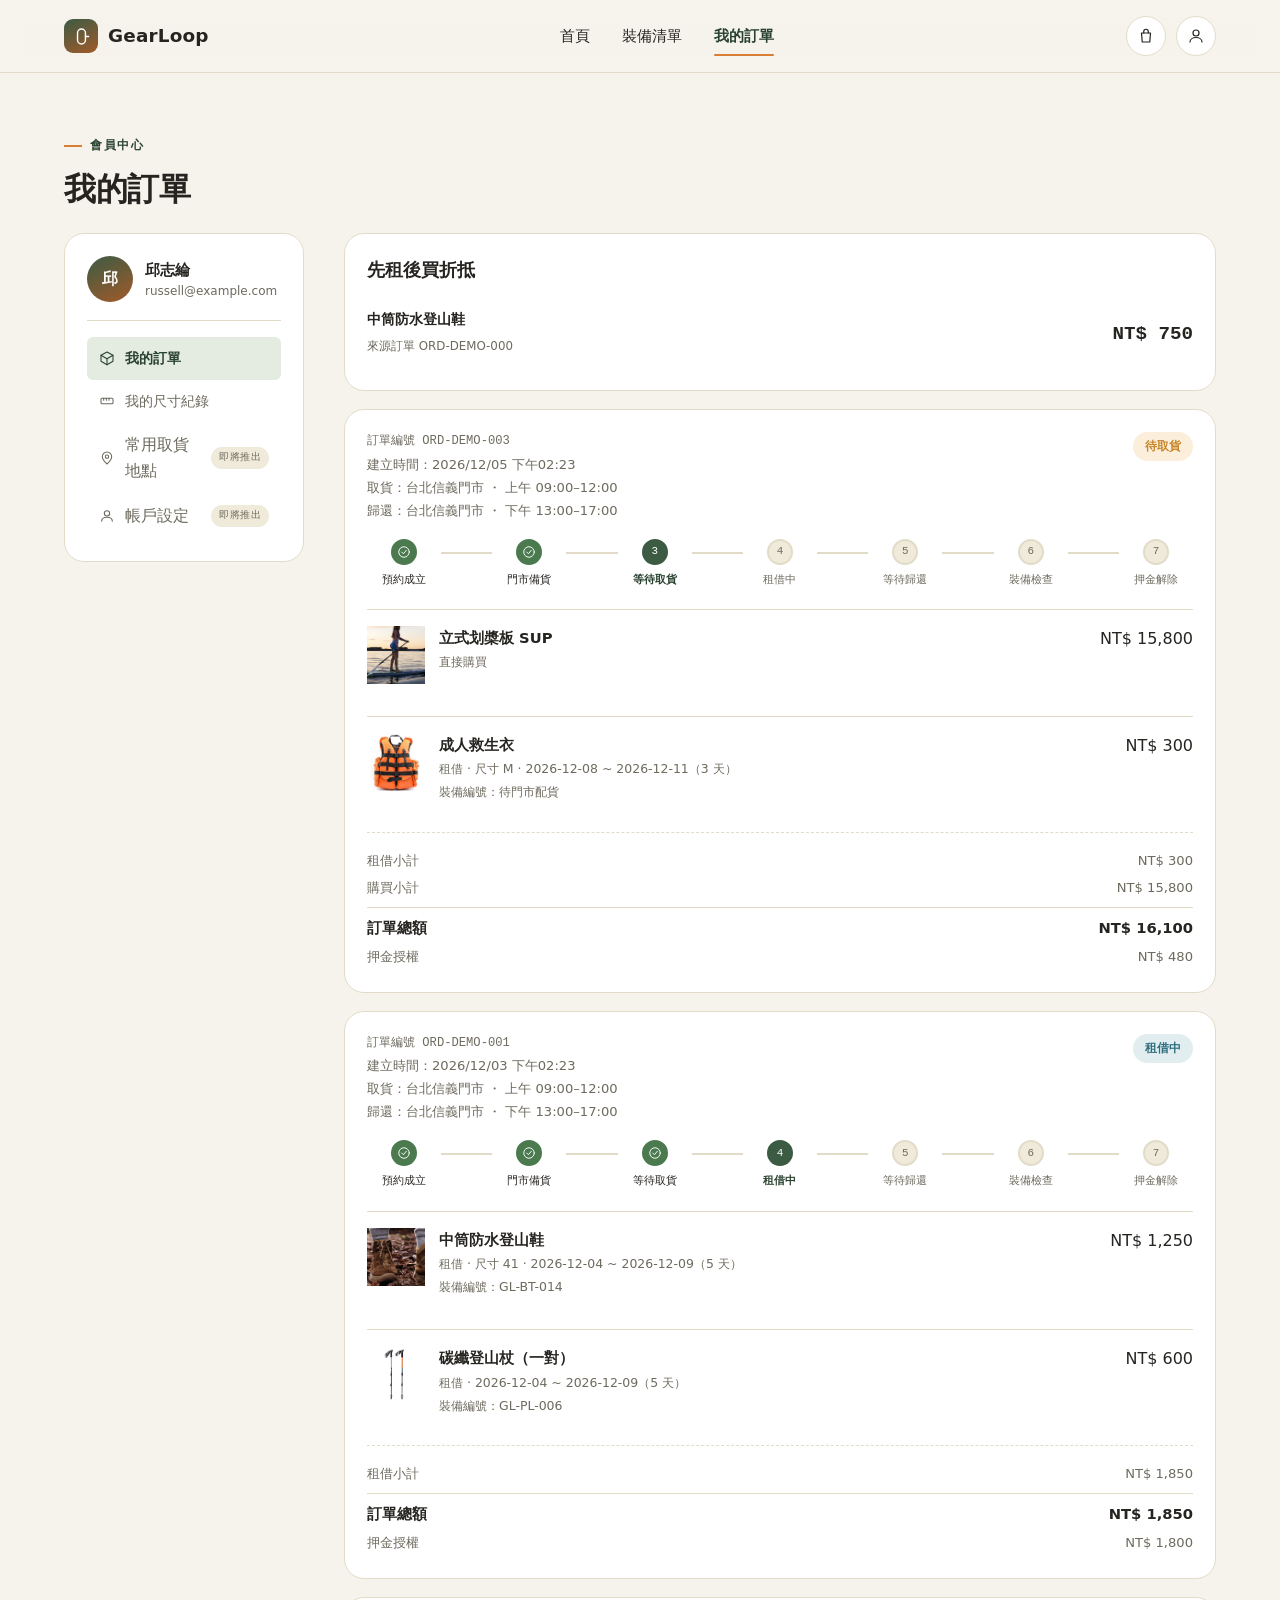
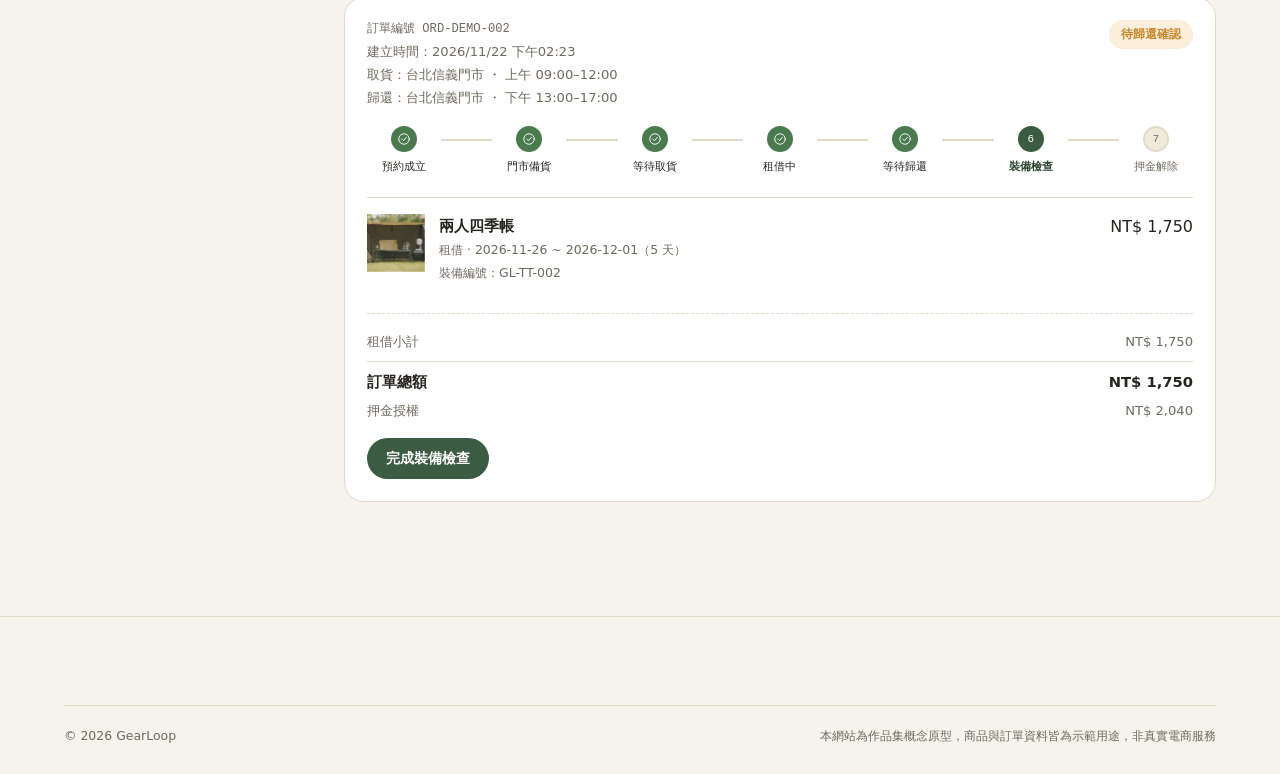
==== commit 1e10fe6c: "Rebuild core rent-to-buy flow: real orders, credits, and unified cart Split JS into storage/cart/ord" ====
--- a/account.html
+++ b/account.html
@@ -61,151 +61,31 @@
               <svg viewBox="0 0 24 24" fill="none" stroke="currentColor" stroke-width="1.6" stroke-linecap="round" stroke-linejoin="round"><rect x="3" y="8" width="18" height="8" rx="1.5"/><line x1="7" y1="8" x2="7" y2="11"/><line x1="11" y1="8" x2="11" y2="11"/><line x1="15" y1="8" x2="15" y2="11"/></svg>
               我的尺寸紀錄
             </a>
-            <a href="#">
+            <button type="button" class="side-nav-item" data-coming-soon>
               <svg viewBox="0 0 24 24" fill="none" stroke="currentColor" stroke-width="1.6" stroke-linecap="round" stroke-linejoin="round"><path d="M12 21s7-6.5 7-11a7 7 0 0 0-14 0c0 4.5 7 11 7 11z"/><circle cx="12" cy="10" r="2.5"/></svg>
               常用取貨地點
-            </a>
-            <a href="#">
+              <span class="coming-soon-tag">即將推出</span>
+            </button>
+            <button type="button" class="side-nav-item" data-coming-soon>
               <svg viewBox="0 0 24 24" fill="none" stroke="currentColor" stroke-width="1.6" stroke-linecap="round" stroke-linejoin="round"><circle cx="12" cy="8" r="4"/><path d="M4 20c0-4 4-6 8-6s8 2 8 6"/></svg>
               帳戶設定
-            </a>
+              <span class="coming-soon-tag">即將推出</span>
+            </button>
           </nav>
         </aside>
 
         <div class="account-main">
         <div id="view-orders">
 
-          <!-- Order 1: renting now, rent-to-buy progress -->
-          <div class="order-card">
-            <div class="order-card-head">
-              <div>
-                <div class="oc-id">訂單編號 ORD-20260710</div>
-                <div class="oc-date">預約時間：2026-07-20 ~ 2026-07-25</div>
-              </div>
-              <span class="status-pill renting">租借中</span>
-            </div>
+          <div class="order-card" id="creditsSummaryPanel"></div>
 
-            <div class="order-timeline" data-flow="rent" data-current="3"></div>
+          <div id="ordersList"></div>
 
-            <div class="order-item-row">
-              <div class="oi-thumb gear-thumb" data-activity="hiking" id="thumb-boots"></div>
-              <div style="flex:1">
-                <div class="oi-title">中筒防水登山鞋</div>
-                <div class="oi-meta">租借 5 天 · NT$ 250 / 天 · 已付租金 NT$ 1,250</div>
-                <div class="credit-bar-wrap">
-                  <div class="credit-bar-label"><span>先租後買折抵進度</span><span>NT$ 750 / 最高 NT$ 2,100</span></div>
-                  <div class="credit-bar"><div class="credit-bar-fill" style="width:36%"></div></div>
-                </div>
-              </div>
-            </div>
-
-            <div class="order-item-row">
-              <div class="oi-thumb gear-thumb" data-activity="hiking" id="thumb-poles"></div>
-              <div style="flex:1">
-                <div class="oi-title">碳纖登山杖（一對）</div>
-                <div class="oi-meta">租借 5 天 · NT$ 120 / 天 · 已付租金 NT$ 600</div>
-                <div class="credit-bar-wrap">
-                  <div class="credit-bar-label"><span>先租後買折抵進度</span><span>NT$ 360 / 最高 NT$ 900</span></div>
-                  <div class="credit-bar"><div class="credit-bar-fill" style="width:40%"></div></div>
-                </div>
-              </div>
-            </div>
-          </div>
-
-          <!-- Order 2: completed, damage confirmation -->
-          <div class="order-card">
-            <div class="order-card-head">
-              <div>
-                <div class="oc-id">訂單編號 ORD-20260528</div>
-                <div class="oc-date">租借時間：2026-05-28 ~ 2026-06-02（已歸還）</div>
-              </div>
-              <span class="status-pill done">已完成</span>
-            </div>
-
-            <div class="order-timeline" data-flow="rent" data-current="7"></div>
-
-            <div class="order-item-row">
-              <div class="oi-thumb gear-thumb" data-activity="camping" id="thumb-tent"></div>
-              <div style="flex:1">
-                <div class="oi-title">兩人四季帳</div>
-                <div class="oi-meta">租借 5 天 · 已歸還，押金已全額退還</div>
-              </div>
-            </div>
-
-            <div style="margin-top:18px; padding-top:16px; border-top:1px solid var(--color-border)">
-              <div style="display:flex; align-items:center; justify-content:space-between; gap:12px; flex-wrap:wrap">
-                <div>
-                  <h3 style="font-size:0.94rem">歸還時商品損壞確認</h3>
-                  <p style="font-size:0.78rem; color:var(--color-muted); margin-top:3px">取貨與歸還時工作人員各拍照一次存證，狀況一致則自動視為「良好」。</p>
-                </div>
-                <button class="btn btn-ghost btn-sm" id="uploadPhotoBtn">
-                  <svg viewBox="0 0 24 24" fill="none" stroke="currentColor" stroke-width="1.6" stroke-linecap="round" stroke-linejoin="round" style="width:15px;height:15px"><rect x="3" y="7" width="18" height="13" rx="2"/><path d="M8 7l1.5-3h5L16 7"/><circle cx="12" cy="13.5" r="3.5"/></svg>
-                  上傳歸還照片
-                </button>
-              </div>
-              <div class="checklist">
-                <div class="checklist-item">
-                  <span>帳篷本體</span>
-                  <select class="condition-select" data-item="帳篷本體">
-                    <option>良好</option>
-                    <option>輕微耗損</option>
-                    <option>明顯損壞</option>
-                  </select>
-                </div>
-                <div class="checklist-item">
-                  <span>營釘與營繩（6 支）</span>
-                  <select class="condition-select" data-item="營釘與營繩">
-                    <option>良好</option>
-                    <option>輕微耗損</option>
-                    <option>明顯損壞</option>
-                  </select>
-                </div>
-                <div class="checklist-item">
-                  <span>收納袋</span>
-                  <select class="condition-select" data-item="收納袋">
-                    <option>良好</option>
-                    <option>輕微耗損</option>
-                    <option>明顯損壞</option>
-                  </select>
-                </div>
-              </div>
-            </div>
-          </div>
-
-          <!-- Order 3: pending pickup -->
-          <div class="order-card">
-            <div class="order-card-head">
-              <div>
-                <div class="oc-id">訂單編號 ORD-20260722</div>
-                <div class="oc-date">預計取貨：2026-08-02 上午 09:00–12:00・台北信義門市</div>
-              </div>
-              <span class="status-pill pending">待取貨</span>
-            </div>
-
-            <div class="order-timeline" data-flow="rent" data-current="2"></div>
-
-            <div class="order-item-row">
-              <div class="oi-thumb gear-thumb" data-activity="water" id="thumb-sup"></div>
-              <div style="flex:1">
-                <div class="oi-title">立式划槳板 SUP</div>
-                <div class="oi-meta">模式：直接購買 · NT$ 15,800</div>
-              </div>
-            </div>
-            <div class="order-item-row">
-              <div class="oi-thumb gear-thumb" data-activity="water" id="thumb-vest"></div>
-              <div style="flex:1">
-                <div class="oi-title">成人救生衣</div>
-                <div class="oi-meta">租借 3 天 · NT$ 100 / 天 · 尺寸：M 號</div>
-              </div>
-            </div>
-
-            <div class="policy-banner" style="margin-top:16px">
-              <div class="pb-icon"><svg viewBox="0 0 24 24" fill="none" stroke="currentColor" stroke-width="1.6" stroke-linecap="round" stroke-linejoin="round"><path d="M7 18a4 4 0 0 1 0-8 5 5 0 0 1 9.6-1.5A4.5 4.5 0 0 1 17 18H7z"/></svg></div>
-              <div>
-                <h3>出發前留意天氣</h3>
-                <ul><li>取貨當天若有豪雨或颱風警特報，會主動通知改期或全額退款</li></ul>
-              </div>
-            </div>
+          <div class="empty-state" id="ordersEmptyState" style="display:none">
+            <svg viewBox="0 0 24 24" fill="none" stroke="currentColor" stroke-width="1.6" stroke-linecap="round" stroke-linejoin="round"><path d="M3 8l9-5 9 5-9 5-9-5z"/><path d="M3 8v9l9 5 9-5V8"/><line x1="12" y1="13" x2="12" y2="22"/></svg>
+            <p>目前還沒有訂單</p>
+            <p class="field-hint">完成第一次裝備租借或購買後，訂單會顯示在這裡。</p>
+            <a href="gear-list.html" class="btn btn-forest" style="margin-top:16px">瀏覽裝備</a>
           </div>
 
         </div>
@@ -255,6 +135,7 @@
         </div>
 
       </div>
+      </div>
     </div>
   </section>
 </main>
@@ -270,120 +151,11 @@
 
 <script src="js/icons.js"></script>
 <script src="js/data.js"></script>
+<script src="js/storage.js"></script>
 <script src="js/main.js"></script>
-<script>
-  function setThumb(elId, gearId) {
-    const el = document.getElementById(elId);
-    const gear = getGearById(gearId);
-    if (gear && gear.photo) {
-      el.classList.add('has-photo');
-      el.innerHTML = `<img src="${gear.photo}" alt="${gear.name}">`;
-    } else {
-      el.innerHTML = svgIcon(gear.icon);
-    }
-  }
-
-  setThumb('thumb-boots', 'hiking-boots');
-  setThumb('thumb-poles', 'trekking-poles');
-  setThumb('thumb-tent', 'tent-2p');
-  setThumb('thumb-sup', 'sup-board');
-  setThumb('thumb-vest', 'life-vest');
-
-  document.querySelectorAll('.condition-select').forEach((sel) => {
-    sel.addEventListener('change', () => {
-      showToast(`已將「${sel.dataset.item}」狀況標記為：${sel.value}`);
-    });
-  });
-
-  document.getElementById('uploadPhotoBtn').addEventListener('click', () => {
-    showToast('照片已上傳（示範功能，無實際檔案儲存）');
-  });
-
-  const RENT_FLOW = ['預約成立', '門市備貨', '等待取貨', '租借中', '等待歸還', '裝備檢查', '押金解除'];
-  const BUY_FLOW = ['訂單成立', '商品準備', '等待取貨', '訂單完成'];
-
-  function renderTimeline(el) {
-    const flow = el.dataset.flow === 'buy' ? BUY_FLOW : RENT_FLOW;
-    const current = parseInt(el.dataset.current, 10);
-    el.innerHTML = flow.map((label, i) => {
-      const state = i < current ? 'done' : i === current ? 'current' : 'upcoming';
-      const dot = state === 'done'
-        ? svgIcon('checkCircle')
-        : `<span class="ot-dot-num">${i + 1}</span>`;
-      return `
-        <div class="ot-step ${state}">
-          <div class="ot-dot">${dot}</div>
-          <div class="ot-label">${label}</div>
-        </div>`;
-    }).join('<div class="ot-connector"></div>');
-  }
-
-  document.querySelectorAll('.order-timeline').forEach(renderTimeline);
-
-  const views = document.querySelectorAll('[id^="view-"]');
-  const sideNavLinks = document.querySelectorAll('.side-nav a[data-view]');
-
-  function showView(name) {
-    views.forEach((v) => { v.style.display = v.id === `view-${name}` ? 'block' : 'none'; });
-    sideNavLinks.forEach((a) => a.classList.toggle('active', a.dataset.view === name));
-  }
-
-  sideNavLinks.forEach((a) => {
-    a.addEventListener('click', (e) => {
-      e.preventDefault();
-      showView(a.dataset.view);
-      history.replaceState(null, '', `#${a.dataset.view}`);
-    });
-  });
-
-  const initialView = location.hash === '#sizes' ? 'sizes' : 'orders';
-  showView(initialView);
-
-  function loadProfileIntoForm() {
-    const profile = getSizeProfile();
-    if (!profile) return;
-    if (profile.height) document.getElementById('profileHeight').value = profile.height;
-    if (profile.weight) document.getElementById('profileWeight').value = profile.weight;
-    if (profile.shoeSizeEU) document.getElementById('profileShoeSize').value = profile.shoeSizeEU;
-    if (profile.footWidth) document.getElementById('profileFootWidth').value = profile.footWidth;
-    if (profile.preferredFit) document.getElementById('profileFit').value = profile.preferredFit;
-    document.getElementById('profileSavedNote').textContent = `上次儲存時間：${profile.savedAt}`;
-  }
-  loadProfileIntoForm();
-
-  document.getElementById('saveProfileBtn').addEventListener('click', () => {
-    const height = parseFloat(document.getElementById('profileHeight').value) || null;
-    const weight = parseFloat(document.getElementById('profileWeight').value) || null;
-    const shoeSizeEU = parseFloat(document.getElementById('profileShoeSize').value) || null;
-    if (!shoeSizeEU) {
-      document.getElementById('profileSavedNote').textContent = '請至少填寫平常鞋碼再儲存。';
-      return;
-    }
-    if (shoeSizeEU < 36 || shoeSizeEU > 45) {
-      document.getElementById('profileSavedNote').textContent = '鞋碼請填在 EU 36–45 之間（本站登山鞋提供的範圍）。';
-      return;
-    }
-    const profile = {
-      height,
-      weight,
-      shoeSizeEU,
-      footWidth: document.getElementById('profileFootWidth').value,
-      preferredFit: document.getElementById('profileFit').value,
-      savedAt: todayStr(),
-    };
-    setSizeProfile(profile);
-    document.getElementById('profileSavedNote').textContent = `已儲存（${profile.savedAt}）。之後到登山鞋商品頁會顯示建議試穿尺寸。`;
-    showToast('尺寸紀錄已儲存');
-  });
-
-  document.getElementById('resetProfileBtn').addEventListener('click', () => {
-    document.getElementById('profileHeight').value = '';
-    document.getElementById('profileWeight').value = '';
-    document.getElementById('profileShoeSize').value = '';
-    document.getElementById('profileFootWidth').value = 'regular';
-    document.getElementById('profileFit').value = 'regular';
-    document.getElementById('profileSavedNote').textContent = '';
-  });
-</script>
+<script src="js/cart.js"></script>
+<script src="js/orders.js"></script>
+<script src="js/credits.js"></script>
+<script src="js/account.js"></script>
 </body>
 </html>
--- a/css/style.css
+++ b/css/style.css
@@ -344,6 +344,7 @@
 .hv-card .hv-price-row { display: flex; justify-content: space-between; align-items: baseline; margin-top: 12px; }
 .hv-card .hv-price { font-family: var(--font-mono); font-weight: 700; color: var(--color-accent-dark); }
 .hv-card .hv-price span { font-size: 0.7rem; color: var(--color-muted); font-weight: 400; }
+.hv-disclaimer { font-size: 0.66rem; color: var(--color-muted); margin-top: 10px; }
 
 /* ==========================================================================
    Activity cards
@@ -672,15 +673,25 @@
 .form-row label { display: block; font-size: 0.82rem; font-weight: 600; margin-bottom: 8px; }
 .date-range { display: flex; gap: 12px; }
 .date-range .field { flex: 1; }
-input[type="date"], input[type="number"], select.input {
+.input, input[type="date"], input[type="number"], input[type="text"], input[type="tel"], input[type="email"], select.input {
   width: 100%;
+  min-height: 44px;
   border: 1px solid var(--color-border);
   background: var(--color-surface);
   border-radius: var(--radius-sm);
   padding: 11px 12px;
   font-size: 0.92rem;
+  box-sizing: border-box;
 }
 .field-hint { font-size: 0.74rem; color: var(--color-muted); margin-top: 6px; }
+.required-mark { font-size: 0.68rem; font-weight: 600; color: var(--color-hike); }
+.form-error {
+  display: none;
+  font-size: 0.78rem;
+  color: var(--color-danger);
+  margin-top: 6px;
+  font-weight: 600;
+}
 
 .size-tool {
   margin-top: 8px;
@@ -848,7 +859,7 @@
 }
 .account-profile .name { font-weight: 700; font-size: 0.94rem; }
 .account-profile .email { font-size: 0.75rem; color: var(--color-muted); }
-.side-nav a {
+.side-nav a, .side-nav-item {
   display: flex;
   align-items: center;
   gap: 10px;
@@ -858,7 +869,27 @@
   color: var(--color-muted);
 }
 .side-nav a.active { background: var(--color-forest-soft); color: var(--color-forest-dark); font-weight: 700; }
-.side-nav a svg { width: 16px; height: 16px; }
+.side-nav a svg, .side-nav-item svg { width: 16px; height: 16px; flex-shrink: 0; }
+.side-nav-item {
+  width: 100%;
+  background: none;
+  border: none;
+  font: inherit;
+  text-align: left;
+  cursor: pointer;
+}
+.side-nav-item:hover { background: var(--color-surface-alt); }
+.coming-soon-tag {
+  margin-left: auto;
+  font-family: var(--font-mono);
+  font-size: 0.62rem;
+  letter-spacing: 0.04em;
+  color: var(--color-muted);
+  background: var(--color-surface-alt);
+  border-radius: 999px;
+  padding: 3px 8px;
+  flex-shrink: 0;
+}
 
 .order-card {
   background: var(--color-surface);
@@ -960,6 +991,94 @@
    ========================================================================== */
 .empty-state { text-align: center; padding: 60px 20px; color: var(--color-muted); }
 .empty-state svg { width: 44px; height: 44px; stroke: var(--color-muted); margin: 0 auto 16px; }
+
+/* ==========================================================================
+   Modal (date conflict / return-inspection confirm)
+   ========================================================================== */
+body.modal-open { overflow: hidden; }
+.modal-overlay {
+  position: fixed;
+  inset: 0;
+  background: rgba(20, 20, 15, 0.5);
+  display: flex;
+  align-items: center;
+  justify-content: center;
+  padding: 20px;
+  z-index: 500;
+}
+.modal-dialog {
+  background: var(--color-surface);
+  border-radius: var(--radius-lg);
+  box-shadow: var(--shadow-lg);
+  padding: 28px;
+  max-width: 460px;
+  width: 100%;
+  max-height: calc(100vh - 40px);
+  overflow-y: auto;
+}
+.modal-date-compare {
+  display: grid;
+  grid-template-columns: 1fr 1fr;
+  gap: 14px;
+  margin-top: 16px;
+  padding: 14px;
+  background: var(--color-surface-alt);
+  border-radius: var(--radius-sm);
+}
+.modal-date-value { font-family: var(--font-mono); font-weight: 700; font-size: 0.92rem; margin-top: 4px; }
+.modal-actions { display: flex; flex-direction: column; gap: 10px; margin-top: 22px; }
+
+/* ==========================================================================
+   Checkout review-before-submit box
+   ========================================================================== */
+.review-box { margin-top: 18px; padding-top: 16px; border-top: 1px dashed var(--color-border); }
+.review-box h3 { font-size: 0.86rem; }
+.review-row { display: flex; justify-content: space-between; gap: 12px; font-size: 0.8rem; padding: 5px 0; color: var(--color-muted); }
+.review-row span:last-child { color: var(--color-text); text-align: right; }
+.review-row.grand { font-weight: 700; padding-top: 10px; border-top: 1px solid var(--color-border); margin-top: 4px; }
+.review-row.grand span { color: var(--color-text); }
+.success-summary { margin-top: 18px; text-align: left; max-width: 360px; margin-left: auto; margin-right: auto; }
+
+/* ==========================================================================
+   Rent-to-buy credit redemption (checkout + account)
+   ========================================================================== */
+.credit-line { padding: 14px 0; border-bottom: 1px solid var(--color-border); }
+.credit-line:last-child { border-bottom: none; }
+.credit-line-title { font-weight: 700; font-size: 0.9rem; }
+.credits-summary-list { display: flex; flex-direction: column; gap: 4px; margin-top: 12px; }
+.credit-summary-row {
+  display: flex;
+  align-items: center;
+  justify-content: space-between;
+  gap: 12px;
+  padding: 12px 0;
+  border-bottom: 1px solid var(--color-border);
+}
+.credit-summary-row:last-child { border-bottom: none; }
+
+/* ==========================================================================
+   Order pricing breakdown (account.html order cards)
+   ========================================================================== */
+.order-pricing { margin-top: 14px; padding-top: 14px; border-top: 1px dashed var(--color-border); }
+.op-row { display: flex; justify-content: space-between; font-size: 0.82rem; color: var(--color-muted); padding: 3px 0; }
+.op-row.op-total { font-weight: 700; color: var(--color-text); font-size: 0.92rem; padding-top: 8px; border-top: 1px solid var(--color-border); margin-top: 6px; }
+
+.order-highlight {
+  outline: 3px solid var(--color-accent);
+  outline-offset: 4px;
+  transition: outline-color 1.8s ease 0.5s;
+}
+@media (prefers-reduced-motion: reduce) {
+  .order-highlight { transition: none; }
+}
+
+/* ==========================================================================
+   Focus visibility (keyboard navigation)
+   ========================================================================== */
+:focus-visible {
+  outline: 3px solid rgba(217, 127, 53, 0.45);
+  outline-offset: 3px;
+}
 
 /* ==========================================================================
    Checklist CTA panel (home / gear-list entry points)
@@ -1184,4 +1303,15 @@
   .footer-bottom { flex-direction: column; }
   .checklist-row { flex-wrap: wrap; }
   .checklist-row .btn { margin-left: auto; }
-}
+  .modal-date-compare { grid-template-columns: 1fr; }
+  .modal-dialog { padding: 22px; }
+
+  .order-timeline {
+    flex-direction: column;
+    align-items: flex-start;
+    overflow-x: visible;
+  }
+  .ot-step { flex-direction: row; align-items: center; min-width: 0; width: 100%; gap: 12px; }
+  .ot-label { text-align: left; }
+  .ot-connector { width: 2px; height: 18px; min-width: 0; margin: 0 0 0 12px; }
+}
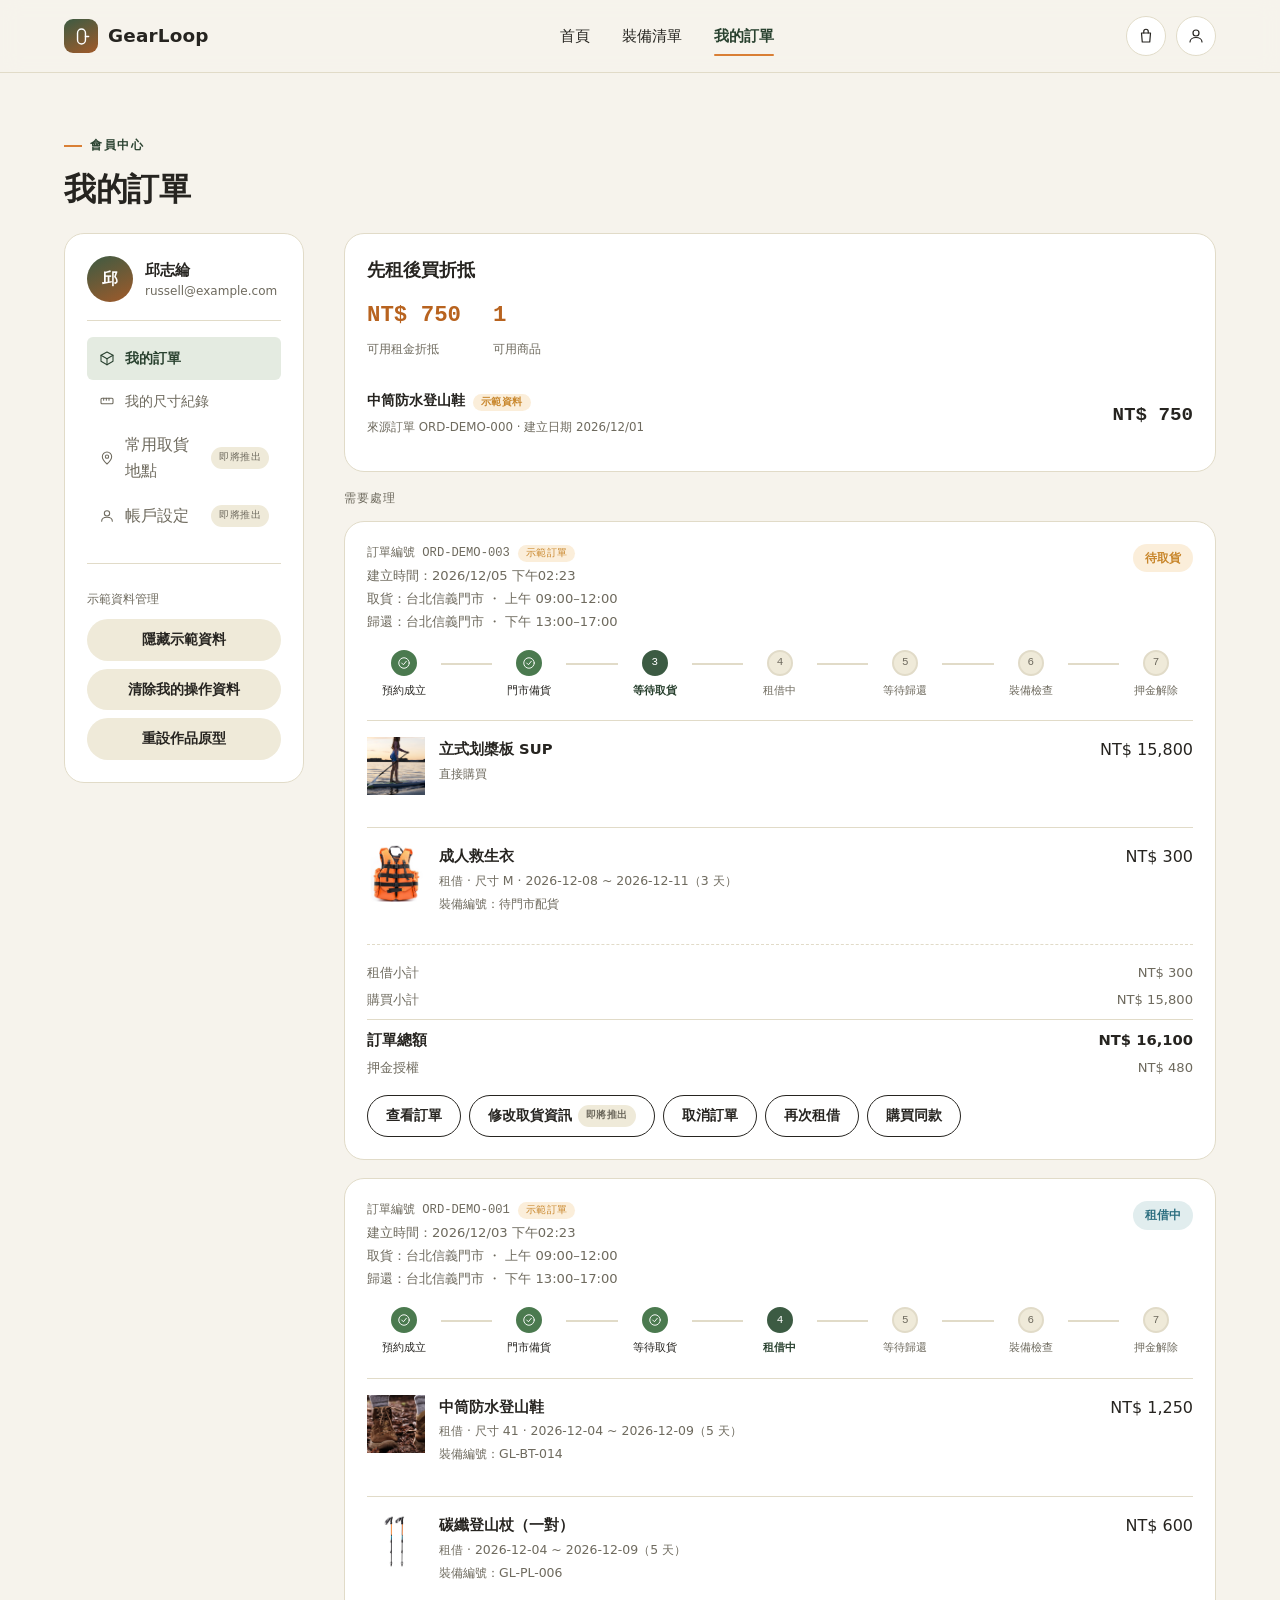
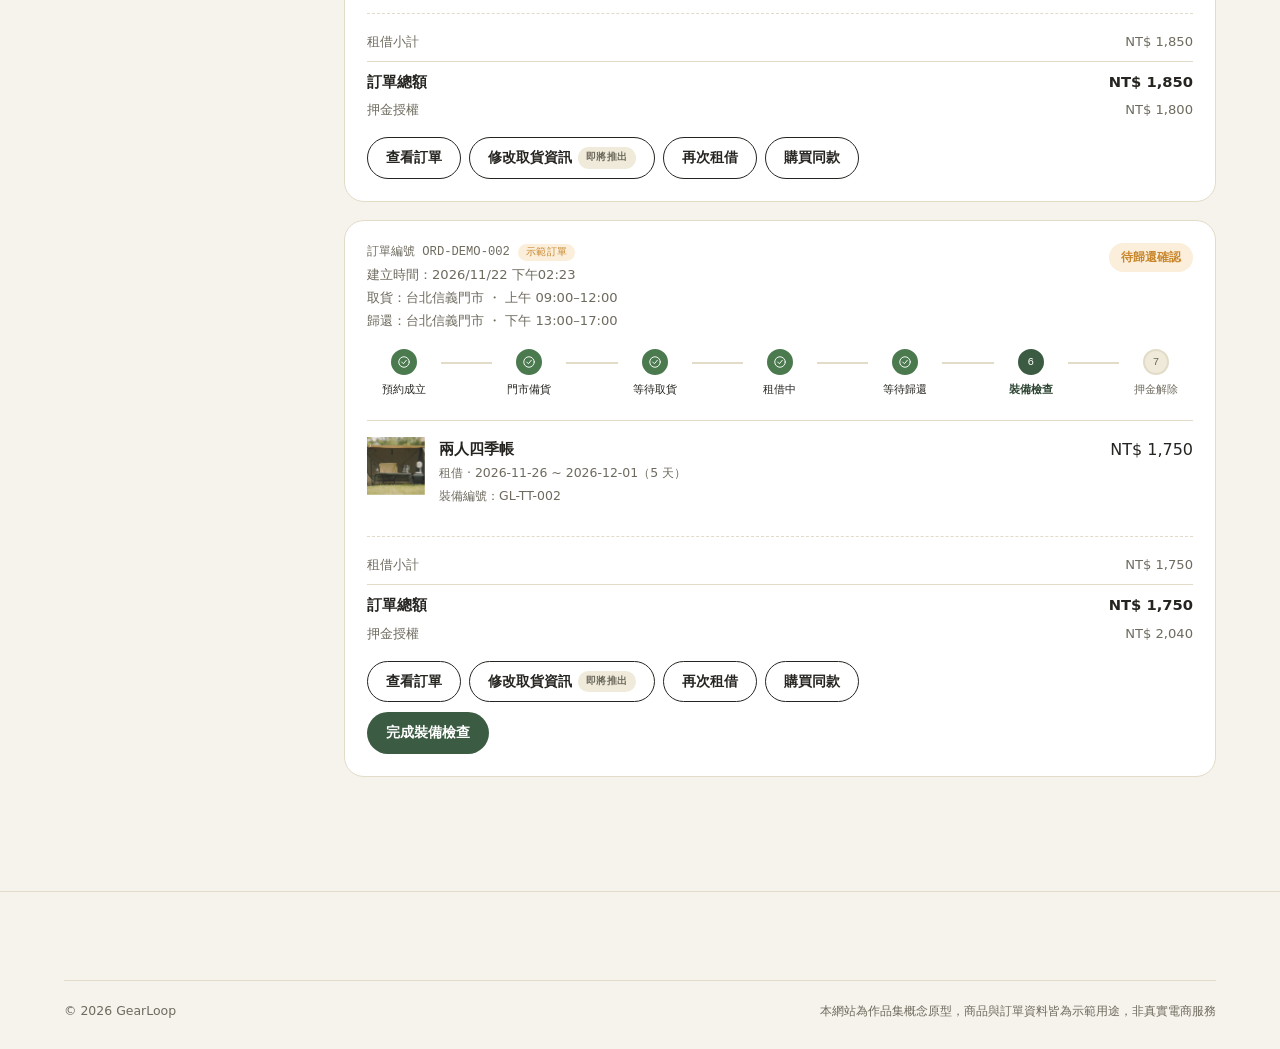
==== commit 15eae2d3: "Mature GearLoop into a full-service platform: browse, guidance, and trust Absorbs the browse-efficie" ====
--- a/account.html
+++ b/account.html
@@ -72,6 +72,13 @@
               <span class="coming-soon-tag">即將推出</span>
             </button>
           </nav>
+
+          <div class="demo-data-controls">
+            <p class="field-hint">示範資料管理</p>
+            <button type="button" class="btn btn-ghost btn-sm btn-block" id="toggleDemoBtn">隱藏示範資料</button>
+            <button type="button" class="btn btn-ghost btn-sm btn-block" id="clearUserDataBtn">清除我的操作資料</button>
+            <button type="button" class="btn btn-ghost btn-sm btn-block" id="resetPrototypeBtn">重設作品原型</button>
+          </div>
         </aside>
 
         <div class="account-main">
--- a/css/style.css
+++ b/css/style.css
@@ -451,6 +451,201 @@
 .feature-card p { font-size: 0.84rem; color: var(--color-muted); margin-top: 8px; }
 
 /* ==========================================================================
+   Process steps (首頁三步驟)
+   ========================================================================== */
+.process-grid {
+  display: grid;
+  grid-template-columns: repeat(3, 1fr);
+  gap: 28px;
+}
+.process-step { position: relative; padding-top: 4px; }
+.process-step-num {
+  font-family: var(--font-mono);
+  font-size: 0.74rem;
+  font-weight: 700;
+  color: var(--color-accent-dark);
+  letter-spacing: 0.06em;
+}
+.process-step-icon {
+  width: 46px; height: 46px;
+  border-radius: 12px;
+  background: var(--color-forest-soft);
+  display: flex; align-items: center; justify-content: center;
+  margin: 10px 0 16px;
+}
+.process-step-icon svg { width: 22px; height: 22px; stroke: var(--color-forest-dark); }
+.process-step h3 { font-size: 1.02rem; }
+.process-step p { font-size: 0.86rem; color: var(--color-muted); margin-top: 8px; }
+.process-connector {
+  position: absolute;
+  top: 27px; left: calc(100% - 8px);
+  width: calc(28px + 16px);
+  height: 1px;
+  border-top: 1px dashed var(--color-border);
+}
+
+/* ==========================================================================
+   Starter kits (新手裝備套餐)
+   ========================================================================== */
+.kit-grid {
+  display: grid;
+  grid-template-columns: repeat(3, 1fr);
+  gap: 20px;
+}
+.kit-card {
+  background: var(--color-surface);
+  border: 1px solid var(--color-border);
+  border-radius: var(--radius-lg);
+  padding: 24px 22px;
+  display: flex;
+  flex-direction: column;
+}
+.kit-card h3 { font-size: 1.06rem; }
+.kit-scenario { font-size: 0.86rem; color: var(--color-muted); margin-top: 8px; }
+.kit-meta {
+  display: flex;
+  gap: 14px;
+  margin-top: 14px;
+  font-family: var(--font-mono);
+  font-size: 0.72rem;
+  color: var(--color-forest-dark);
+}
+.kit-items { margin-top: 16px; }
+.kit-items summary {
+  cursor: pointer;
+  font-size: 0.82rem;
+  color: var(--color-text);
+  font-weight: 600;
+}
+.kit-items summary:focus-visible { outline: 3px solid rgba(217,127,53,0.45); outline-offset: 3px; }
+.kit-items ul { margin: 10px 0 0; padding-left: 18px; font-size: 0.82rem; color: var(--color-muted); }
+.kit-items li { margin-bottom: 4px; }
+.kit-pricing {
+  margin-top: auto;
+  padding-top: 16px;
+  border-top: 1px dashed var(--color-border);
+}
+.kit-price-row { display: flex; justify-content: space-between; font-size: 0.84rem; color: var(--color-muted); }
+.kit-strike { text-decoration: line-through; }
+.kit-price-main { margin-top: 4px; font-size: 1.05rem; font-weight: 700; color: var(--color-text); font-family: var(--font-mono); }
+.kit-savings { font-size: 0.78rem; color: var(--color-accent-dark); font-weight: 600; margin-top: 4px; }
+.kit-card .btn { margin-top: 16px; }
+
+.kit-modal-field { margin-top: 16px; }
+.kit-modal-field label { display: block; font-size: 0.8rem; font-weight: 600; margin-bottom: 6px; }
+.kit-modal-field-row { display: grid; grid-template-columns: 1fr 1fr; gap: 12px; margin-top: 16px; }
+.kit-preview { margin-top: 18px; background: var(--color-surface-alt); border-radius: var(--radius-md); padding: 14px 16px; }
+.kit-preview-row { display: flex; justify-content: space-between; font-size: 0.82rem; padding: 4px 0; }
+.kit-preview-total { border-top: 1px dashed var(--color-border); margin-top: 6px; padding-top: 10px; font-weight: 700; font-family: var(--font-mono); }
+
+/* ==========================================================================
+   Cleaning & quality pipeline (清潔與品質保證)
+   ========================================================================== */
+.cleaning-flow {
+  display: grid;
+  grid-template-columns: repeat(6, 1fr);
+  gap: 14px;
+  margin-bottom: 32px;
+}
+.cleaning-flow-step {
+  text-align: center;
+  padding: 16px 10px;
+  background: var(--color-surface);
+  border: 1px solid var(--color-border);
+  border-radius: var(--radius-md);
+}
+.cleaning-flow-step .cf-icon {
+  width: 36px; height: 36px;
+  border-radius: 10px;
+  background: var(--color-forest-soft);
+  display: flex; align-items: center; justify-content: center;
+  margin: 0 auto 10px;
+}
+.cleaning-flow-step .cf-icon svg { width: 17px; height: 17px; stroke: var(--color-forest-dark); }
+.cleaning-flow-step span { font-size: 0.78rem; font-weight: 600; }
+.cleaning-groups {
+  display: grid;
+  grid-template-columns: repeat(3, 1fr);
+  gap: 20px;
+}
+.cleaning-group {
+  background: var(--color-surface);
+  border: 1px solid var(--color-border);
+  border-radius: var(--radius-md);
+  padding: 20px 22px;
+}
+.cleaning-group h4 { font-size: 0.94rem; }
+.cleaning-group ul { margin: 12px 0 0; padding-left: 18px; font-size: 0.84rem; color: var(--color-muted); }
+.cleaning-group li { margin-bottom: 6px; }
+
+/* ==========================================================================
+   Rent-to-buy explainer (先租後買說明)
+   ========================================================================== */
+.rtb-explainer {
+  display: grid;
+  grid-template-columns: 1fr 1fr;
+  gap: 40px;
+  align-items: center;
+}
+.rtb-copy p { font-size: 0.96rem; color: var(--color-muted); margin-top: 14px; max-width: 46ch; }
+.rtb-copy .rtb-rule { margin-top: 18px; font-family: var(--font-mono); font-size: 0.9rem; color: var(--color-forest-dark); font-weight: 700; }
+.rtb-example {
+  background: var(--color-surface);
+  border: 1px solid var(--color-border);
+  border-radius: var(--radius-lg);
+  padding: 24px 26px;
+}
+.rtb-example h4 { font-size: 0.98rem; }
+.rtb-example .rtb-sub { font-size: 0.8rem; color: var(--color-muted); margin-top: 4px; }
+.rtb-example .rtb-row { display: flex; justify-content: space-between; margin-top: 16px; padding-top: 14px; border-top: 1px dashed var(--color-border); font-size: 0.86rem; }
+.rtb-example .rtb-row.total { font-weight: 700; font-family: var(--font-mono); color: var(--color-accent-dark); font-size: 1rem; }
+
+/* ==========================================================================
+   FAQ accordion
+   ========================================================================== */
+.faq-list { max-width: 760px; }
+.faq-item { border-bottom: 1px solid var(--color-border); }
+.faq-question {
+  width: 100%;
+  display: flex;
+  align-items: center;
+  justify-content: space-between;
+  gap: 16px;
+  padding: 18px 4px;
+  background: none;
+  border: none;
+  text-align: left;
+  font-size: 0.98rem;
+  font-weight: 600;
+  color: var(--color-text);
+  cursor: pointer;
+  min-height: 44px;
+}
+.faq-question:focus-visible { outline: 3px solid rgba(217,127,53,0.45); outline-offset: 3px; }
+.faq-question .faq-chevron { flex-shrink: 0; transition: transform 0.15s ease; }
+.faq-question .faq-chevron svg { width: 16px; height: 16px; }
+.faq-question[aria-expanded="true"] .faq-chevron { transform: rotate(90deg); }
+.faq-answer { overflow: hidden; height: 0; transition: height 0.2s ease; }
+.faq-answer[hidden] { display: block; }
+.faq-answer p { padding: 0 4px 18px; font-size: 0.88rem; color: var(--color-muted); max-width: 68ch; }
+@media (prefers-reduced-motion: reduce) { .faq-answer { transition: none; } }
+
+/* ==========================================================================
+   Final CTA band
+   ========================================================================== */
+.final-cta {
+  background: var(--color-forest-dark);
+  border-radius: var(--radius-lg);
+  padding: 48px 40px;
+  text-align: center;
+}
+.final-cta h2 { color: #fff; font-size: 1.6rem; }
+.final-cta p { color: rgba(255,255,255,0.72); margin-top: 10px; }
+.final-cta .cta-row { justify-content: center; margin-top: 24px; }
+.final-cta .btn-outline { border-color: rgba(255,255,255,0.4); color: #fff; }
+.final-cta .btn-outline:hover { background: rgba(255,255,255,0.14); color: #fff; }
+
+/* ==========================================================================
    Tabs (activity filter)
    ========================================================================== */
 .filter-bar {
@@ -487,6 +682,59 @@
   padding: 9px 16px;
   font-size: 0.85rem;
 }
+
+.filter-toggle-btn { display: none; align-items: center; gap: 8px; margin-bottom: 16px; }
+.filters-panel { margin-bottom: 12px; }
+.search-input-wrap { position: relative; max-width: 420px; }
+.search-input-wrap svg { position: absolute; left: 12px; top: 50%; transform: translateY(-50%); width: 16px; height: 16px; color: var(--color-muted); pointer-events: none; }
+.search-input {
+  width: 100%;
+  padding: 10px 14px 10px 38px;
+  border: 1px solid var(--color-border);
+  border-radius: var(--radius-sm);
+  font-size: 0.88rem;
+  background: var(--color-surface);
+  min-height: 44px;
+}
+.need-tag-row { display: flex; flex-wrap: wrap; gap: 8px; }
+.need-tag-chip {
+  border: 1px solid var(--color-border);
+  background: var(--color-surface);
+  border-radius: 999px;
+  padding: 8px 15px;
+  font-size: 0.8rem;
+  font-weight: 600;
+  color: var(--color-muted);
+  cursor: pointer;
+  min-height: 40px;
+}
+.need-tag-chip.active { background: var(--color-forest); border-color: var(--color-forest); color: #fff; }
+.need-tag-chip:focus-visible, .filter-toggle-btn:focus-visible { outline: 3px solid rgba(217,127,53,0.45); outline-offset: 2px; }
+
+.filter-row-controls { display: flex; flex-wrap: wrap; gap: 12px; }
+.filter-select {
+  border: 1px solid var(--color-border);
+  background: var(--color-surface);
+  border-radius: var(--radius-sm);
+  padding: 9px 14px;
+  font-size: 0.84rem;
+  min-height: 44px;
+}
+
+.active-filters-row { display: flex; flex-wrap: wrap; align-items: center; gap: 8px; }
+.active-filter-pill {
+  display: inline-flex;
+  align-items: center;
+  gap: 6px;
+  background: var(--color-forest-soft);
+  color: var(--color-forest-dark);
+  border-radius: 999px;
+  padding: 6px 6px 6px 14px;
+  font-size: 0.78rem;
+  font-weight: 600;
+}
+.active-filter-pill button { background: none; border: none; cursor: pointer; color: inherit; display: flex; padding: 3px; min-width: 22px; min-height: 22px; align-items: center; justify-content: center; }
+.clear-all-filters { font-size: 0.8rem; color: var(--color-accent-dark); font-weight: 600; background: none; border: none; cursor: pointer; text-decoration: underline; padding: 6px 4px; min-height: 44px; }
 
 /* ==========================================================================
    Gear cards
@@ -563,10 +811,64 @@
   text-overflow: ellipsis;
 }
 
+.gear-card-link { display: flex; flex-direction: column; flex: 1; color: inherit; text-decoration: none; }
 .gear-body { padding: 18px 18px 20px; display: flex; flex-direction: column; gap: 10px; flex: 1; }
 .gear-activity-tag { font-family: var(--font-mono); font-size: 0.68rem; letter-spacing: 0.06em; color: var(--color-muted); text-transform: uppercase; }
+.gear-brand { font-family: var(--font-mono); font-size: 0.68rem; letter-spacing: 0.06em; color: var(--color-forest-dark); text-transform: uppercase; font-weight: 700; }
 .gear-body h3 { font-size: 1.04rem; }
+.gear-usecase { font-size: 0.84rem; color: var(--color-text); }
+.gear-keyspec { font-family: var(--font-mono); font-size: 0.74rem; color: var(--color-muted); }
 .gear-desc { font-size: 0.82rem; color: var(--color-muted); }
+
+.gear-card-actions { display: flex; gap: 8px; padding: 0 18px 18px; }
+.gear-card-actions .btn { flex: 1; }
+
+.compare-btn {
+  flex: 1;
+  display: inline-flex; align-items: center; justify-content: center; gap: 6px;
+  border: 1px solid var(--color-border);
+  border-radius: var(--radius-sm);
+  background: var(--color-surface);
+  color: var(--color-muted);
+  font-size: 0.82rem;
+  font-weight: 600;
+  padding: 9px 12px;
+  cursor: pointer;
+  min-height: 44px;
+}
+.compare-btn.active { border-color: var(--color-accent); color: var(--color-accent-dark); background: var(--color-hike-soft); }
+.compare-btn:focus-visible { outline: 3px solid rgba(217,127,53,0.45); outline-offset: 2px; }
+
+.compare-bar {
+  position: fixed;
+  left: 50%;
+  bottom: 20px;
+  transform: translateX(-50%);
+  z-index: 200;
+  background: var(--color-text);
+  color: #fff;
+  border-radius: 999px;
+  padding: 12px 12px 12px 22px;
+  display: flex;
+  align-items: center;
+  gap: 18px;
+  box-shadow: var(--shadow-lg);
+  max-width: calc(100% - 32px);
+}
+.compare-bar-count { font-size: 0.86rem; font-weight: 600; white-space: nowrap; font-family: var(--font-mono); }
+.compare-bar-actions { display: flex; gap: 8px; }
+.compare-bar .btn-ghost { background: rgba(255,255,255,0.14); color: #fff; }
+.compare-bar .btn-ghost:hover { background: rgba(255,255,255,0.24); }
+.compare-bar .btn-primary[disabled] { opacity: 0.4; cursor: not-allowed; }
+
+.compare-table-wrap { overflow-x: auto; margin-top: 16px; }
+.compare-table { border-collapse: collapse; width: 100%; min-width: 480px; }
+.compare-table th, .compare-table td { padding: 10px 14px; border-bottom: 1px solid var(--color-border); font-size: 0.84rem; text-align: left; white-space: nowrap; }
+.compare-table tbody th { font-weight: 600; color: var(--color-muted); }
+.compare-th-thumb { width: 56px; height: 56px; border-radius: 10px; overflow: hidden; display: flex; align-items: center; justify-content: center; background: var(--color-surface-alt); margin-bottom: 6px; }
+.compare-th-thumb img { width: 100%; height: 100%; object-fit: cover; }
+.compare-th-thumb svg { width: 60%; height: 60%; }
+.compare-th-name { font-size: 0.82rem; font-weight: 600; white-space: normal; max-width: 140px; }
 
 .price-compare {
   display: flex;
@@ -581,6 +883,9 @@
 .price-block.rent .pb-value { color: var(--color-forest-dark); }
 .price-block.buy .pb-value { color: var(--color-text); }
 .price-block .pb-unit { font-size: 0.68rem; font-weight: 400; color: var(--color-muted); }
+
+.gear-credit-hint { font-size: 0.74rem; color: var(--color-accent-dark); margin-top: -4px; }
+.gear-credit-hint strong { font-family: var(--font-mono); font-weight: 700; }
 
 .gear-card-footer { padding: 0 18px 18px; }
 
@@ -728,13 +1033,28 @@
 
 .cta-row { display: flex; gap: 12px; margin-top: 24px; }
 
-.boot-extras { margin-top: 44px; display: flex; flex-direction: column; gap: 32px; }
-.boot-extras .spec-table { margin-top: 0; }
-
 .spec-table { margin-top: 44px; }
 .spec-table table { width: 100%; border-collapse: collapse; }
 .spec-table td { padding: 12px 0; border-bottom: 1px solid var(--color-border); font-size: 0.88rem; }
 .spec-table td:first-child { color: var(--color-muted); width: 160px; }
+
+.fit-guidance-grid { display: grid; grid-template-columns: 1fr 1fr; gap: 24px; }
+.fit-guidance-col h4 { display: flex; align-items: center; gap: 8px; font-size: 0.94rem; }
+.fit-guidance-col ul { margin: 12px 0 0; padding-left: 18px; font-size: 0.86rem; color: var(--color-muted); }
+.fit-guidance-col li { margin-bottom: 6px; }
+.fit-suitable h4 { color: var(--color-success); }
+.fit-not-suitable h4 { color: var(--color-warning); }
+
+.spec-group { margin-bottom: 24px; }
+.spec-group:last-child { margin-bottom: 0; }
+.spec-group h4 { font-size: 0.8rem; font-family: var(--font-mono); letter-spacing: 0.06em; text-transform: uppercase; color: var(--color-forest-dark); margin-bottom: 4px; }
+
+.rental-contents-list { display: flex; flex-direction: column; gap: 10px; margin-top: 4px; }
+.rental-contents-list li { display: flex; align-items: center; gap: 8px; font-size: 0.88rem; }
+.rental-contents-list svg { color: var(--color-success); flex-shrink: 0; }
+
+.policy-summary-list { display: flex; flex-direction: column; gap: 10px; margin-top: 4px; padding-left: 18px; }
+.policy-summary-list li { font-size: 0.86rem; color: var(--color-muted); }
 
 /* ==========================================================================
    Checkout page
@@ -901,6 +1221,39 @@
 .order-card-head { display: flex; justify-content: space-between; align-items: flex-start; flex-wrap: wrap; gap: 10px; }
 .order-card-head .oc-id { font-family: var(--font-mono); font-size: 0.76rem; color: var(--color-muted); }
 .order-card-head .oc-date { font-size: 0.82rem; color: var(--color-muted); margin-top: 2px; }
+
+.demo-tag {
+  margin-left: 8px;
+  font-family: var(--font-mono);
+  font-size: 0.62rem;
+  letter-spacing: 0.04em;
+  color: var(--color-warning);
+  background: var(--color-warning-soft);
+  border-radius: 999px;
+  padding: 3px 8px;
+}
+
+.order-group-title {
+  font-family: var(--font-mono);
+  font-size: 0.72rem;
+  letter-spacing: 0.08em;
+  text-transform: uppercase;
+  color: var(--color-muted);
+  margin: 32px 0 12px;
+}
+.order-group:first-child .order-group-title { margin-top: 0; }
+
+.order-actions-row { display: flex; flex-wrap: wrap; gap: 8px; margin-top: 14px; }
+.order-actions-row .btn[data-coming-soon] { display: inline-flex; align-items: center; gap: 6px; }
+
+.demo-data-controls { margin-top: 24px; padding-top: 20px; border-top: 1px solid var(--color-border); display: flex; flex-direction: column; gap: 8px; }
+.demo-data-controls .field-hint { margin-bottom: 2px; }
+
+.credit-headline-row { display: flex; gap: 32px; margin: 14px 0 18px; }
+.credit-headline-num { font-family: var(--font-mono); font-weight: 700; font-size: 1.4rem; color: var(--color-accent-dark); }
+.credit-history { margin-top: 16px; }
+.credit-history summary { cursor: pointer; font-size: 0.82rem; font-weight: 600; color: var(--color-muted); }
+.credit-history summary:focus-visible { outline: 3px solid rgba(217,127,53,0.45); outline-offset: 3px; }
 .status-pill {
   font-size: 0.74rem;
   font-weight: 700;
@@ -1261,6 +1614,10 @@
   .activity-grid { grid-template-columns: 1fr; }
   .feature-grid { grid-template-columns: repeat(2, 1fr); }
   .gear-grid { grid-template-columns: repeat(2, 1fr); }
+  .kit-grid { grid-template-columns: 1fr; }
+  .cleaning-flow { grid-template-columns: repeat(3, 1fr); }
+  .cleaning-groups { grid-template-columns: 1fr; }
+  .rtb-explainer { grid-template-columns: 1fr; }
   .product-layout { grid-template-columns: 1fr; }
   .checkout-layout { grid-template-columns: 1fr; }
   .order-summary { position: static; }
@@ -1288,9 +1645,19 @@
   .section { padding: 60px 0; }
   .feature-grid { grid-template-columns: 1fr; }
   .gear-grid { grid-template-columns: 1fr; }
+  .process-grid { grid-template-columns: 1fr; gap: 32px; }
+  .process-connector { display: none; }
+  .cleaning-flow { grid-template-columns: repeat(2, 1fr); }
+  .final-cta { padding: 36px 24px; }
+  .filter-toggle-btn { display: inline-flex; }
+  .filters-body { display: none; }
+  .filters-body.open { display: block; }
+  .search-input-wrap { max-width: none; }
+  .filter-row-controls .filter-select { flex: 1 1 calc(50% - 6px); }
   .radio-card-group { grid-template-columns: 1fr; }
   .date-range { flex-direction: column; }
   .size-tool-grid { grid-template-columns: 1fr; }
+  .fit-guidance-grid { grid-template-columns: 1fr; }
   .checklist-activity-grid { grid-template-columns: 1fr; }
   .checklist-cta-panel { padding: 24px; }
   .wizard-steps { flex-direction: column; }
@@ -1305,6 +1672,7 @@
   .checklist-row .btn { margin-left: auto; }
   .modal-date-compare { grid-template-columns: 1fr; }
   .modal-dialog { padding: 22px; }
+  .kit-modal-field-row { grid-template-columns: 1fr; }
 
   .order-timeline {
     flex-direction: column;
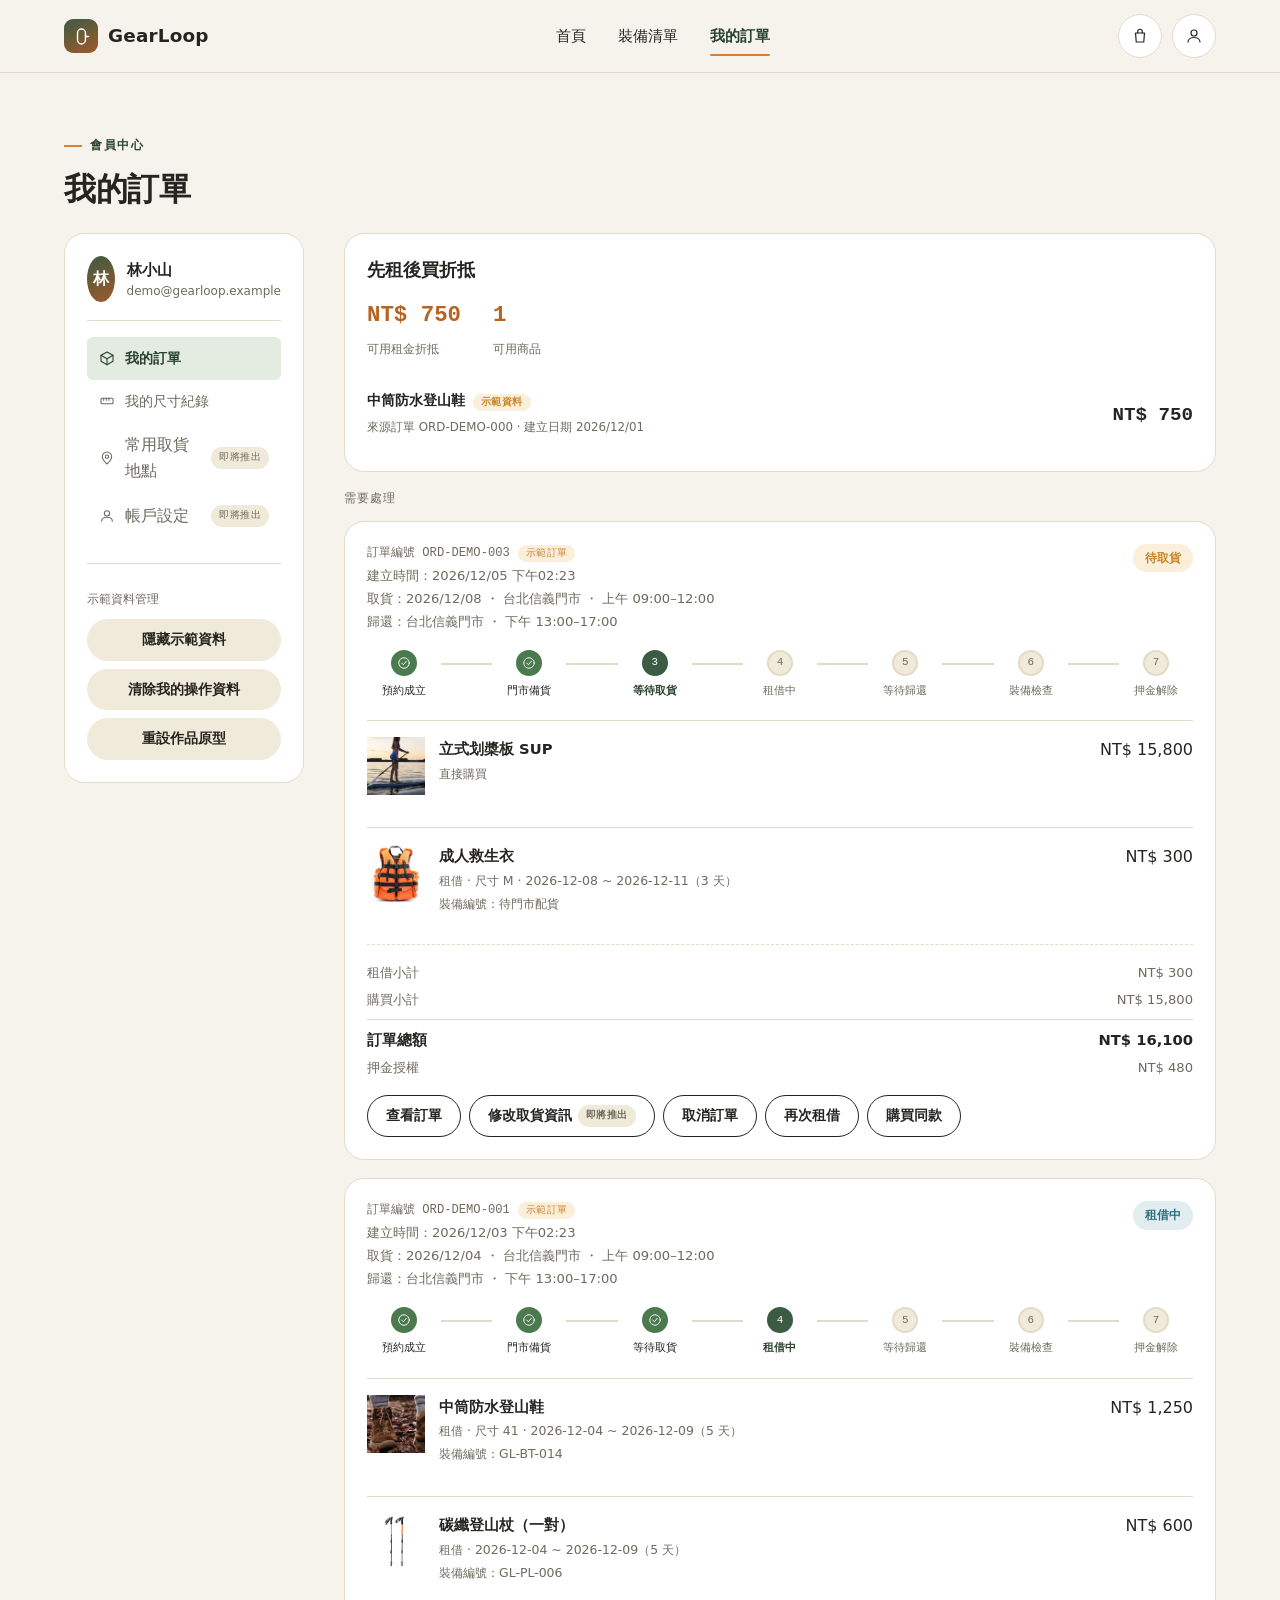
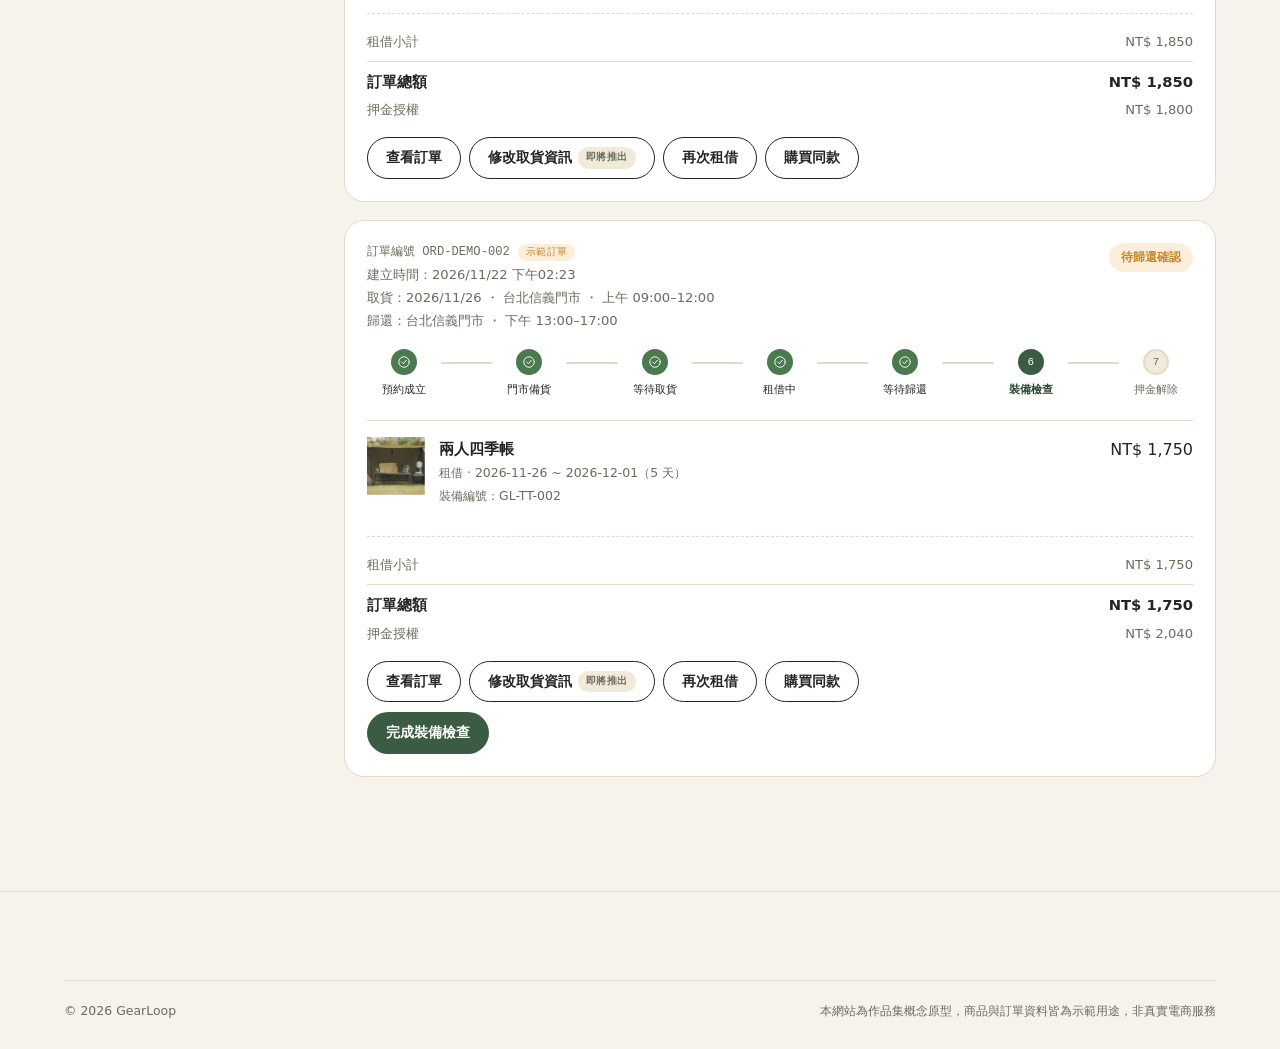
==== commit 62d7b51a: "Fix GearLoop inventory, checkout, orders, credits, and checklist flows" ====
--- a/account.html
+++ b/account.html
@@ -8,6 +8,12 @@
 <link rel="stylesheet" href="css/style.css">
 </head>
 <body>
+
+<noscript>
+  <div class="empty-state" style="max-width:640px; margin:32px auto">
+    <p>此頁面需要啟用 JavaScript 才能顯示訂單與折抵資料，請啟用 JavaScript 後重新整理頁面。</p>
+  </div>
+</noscript>
 
 <header class="site-header">
   <div class="container">
@@ -43,13 +49,15 @@
         <h2>我的訂單</h2>
       </div>
 
-      <div class="account-layout">
+      <div id="accountFatalError" style="display:none"></div>
+
+      <div class="account-layout" id="accountLayout">
         <aside class="account-side">
           <div class="account-profile">
-            <div class="avatar">邱</div>
+            <div class="avatar">林</div>
             <div>
-              <div class="name">邱志綸</div>
-              <div class="email">russell@example.com</div>
+              <div class="name">林小山</div>
+              <div class="email">demo@gearloop.example</div>
             </div>
           </div>
           <nav class="side-nav">
--- a/css/style.css
+++ b/css/style.css
@@ -137,7 +137,7 @@
 
 .header-actions { display: flex; align-items: center; gap: 10px; }
 .icon-btn {
-  width: 40px; height: 40px;
+  width: 44px; height: 44px;
   border-radius: 50%;
   border: 1px solid var(--color-border);
   background: var(--color-surface);
@@ -160,7 +160,7 @@
 
 .menu-toggle {
   display: none;
-  width: 40px; height: 40px;
+  width: 44px; height: 44px;
   border-radius: 50%;
   border: 1px solid var(--color-border);
   background: var(--color-surface);
@@ -202,7 +202,10 @@
    Sections
    ========================================================================== */
 .section { padding: 88px 0; }
-.section-alt { background: var(--color-surface-alt); }
+/* Deliberately more contrasted than --color-surface-alt (which is shared by
+   buttons/panels/thumbnails elsewhere) — scoped here so homepage section
+   bands actually read as a color change, not just a fixed alternation. */
+.section-alt { background: #E6DDC3; }
 .section-tight { padding: 56px 0; }
 
 .section-head { max-width: 640px; margin: 0 0 40px; }
@@ -235,18 +238,7 @@
 .hero {
   position: relative;
   padding: 64px 0 96px;
-  overflow: hidden;
-}
-.hero::before {
-  content: "";
-  position: absolute;
-  inset: -20% -10% auto -10%;
-  height: 480px;
-  background:
-    radial-gradient(circle at 15% 20%, rgba(60, 91, 67, 0.16), transparent 55%),
-    radial-gradient(circle at 85% 10%, rgba(217, 127, 53, 0.14), transparent 50%),
-    radial-gradient(circle at 60% 60%, rgba(44, 110, 127, 0.10), transparent 55%);
-  pointer-events: none;
+  background: var(--color-surface-alt);
 }
 .hero .container {
   position: relative;
@@ -290,6 +282,29 @@
   color: var(--color-muted);
 }
 .hero-hygiene-note svg { width: 16px; height: 16px; stroke: var(--color-success); flex-shrink: 0; }
+
+/* Night-camp hero variant: isolated to the .hero--night modifier so the rest
+   of the (light) design system is untouched — remove the class to revert.
+   The ember glow is a second layer on .hero's own `background`, not a
+   separately-positioned pseudo-element, so it always covers exactly the
+   hero's real content height with no risk of the seam bug fixed above. */
+.hero--night {
+  background:
+    radial-gradient(ellipse at 25% 115%, rgba(217, 127, 53, 0.32), transparent 55%),
+    linear-gradient(160deg, var(--color-forest) 0%, #223b29 55%, #14211a 100%);
+}
+.hero--night .eyebrow { color: var(--color-accent); }
+.hero--night .hero-copy h1 { color: var(--color-bg); }
+.hero--night .hero-copy h1 em { color: var(--color-accent); }
+.hero--night .hero-copy p.lede { color: rgba(246, 243, 236, 0.68); }
+.hero--night .hero-cta-row .btn-outline { border-color: rgba(246, 243, 236, 0.4); color: var(--color-bg); }
+.hero--night .hero-cta-row .btn-outline:hover { background: rgba(246, 243, 236, 0.14); color: var(--color-bg); }
+.hero--night .hero-trust { border-top-color: rgba(246, 243, 236, 0.16); }
+.hero--night .hero-trust-item .num { color: var(--color-accent); }
+.hero--night .hero-trust-item .label { color: rgba(246, 243, 236, 0.55); }
+.hero--night .hero-hygiene-note { color: rgba(246, 243, 236, 0.6); }
+.hero--night .hero-hygiene-note svg { stroke: var(--color-accent); }
+.hero--night .hero-visual { box-shadow: 0 30px 60px -25px rgba(0, 0, 0, 0.6); }
 
 .hero-visual {
   position: relative;
@@ -349,11 +364,16 @@
 /* ==========================================================================
    Activity cards
    ========================================================================== */
+/* Asymmetric bento layout (one large + two stacked) instead of 3 equal columns —
+   deliberately breaks the "3-card grid" rhythm repeated by the kit and gear
+   sections right below it. */
 .activity-grid {
   display: grid;
-  grid-template-columns: repeat(3, 1fr);
+  grid-template-columns: 1.6fr 1fr;
+  grid-auto-rows: 1fr;
   gap: 20px;
 }
+.activity-grid .activity-card:first-child { grid-row: span 2; min-height: 460px; }
 .activity-card {
   position: relative;
   border-radius: var(--radius-lg);
@@ -578,6 +598,23 @@
 .cleaning-group ul { margin: 12px 0 0; padding-left: 18px; font-size: 0.84rem; color: var(--color-muted); }
 .cleaning-group li { margin-bottom: 6px; }
 
+.cleaning-photo-banner { position: relative; border-radius: var(--radius-lg); overflow: hidden; height: 280px; margin: 32px 0; }
+.cleaning-photo-banner img { width: 100%; height: 100%; object-fit: cover; display: block; }
+.cleaning-photo-caption {
+  position: absolute;
+  left: 24px;
+  bottom: 24px;
+  background: rgba(255,255,255,0.94);
+  border-radius: 999px;
+  padding: 10px 18px;
+  font-size: 0.84rem;
+  font-weight: 600;
+  display: flex;
+  align-items: center;
+  gap: 8px;
+  box-shadow: var(--shadow-sm);
+}
+
 /* ==========================================================================
    Rent-to-buy explainer (先租後買說明)
    ========================================================================== */
@@ -589,6 +626,17 @@
 }
 .rtb-copy p { font-size: 0.96rem; color: var(--color-muted); margin-top: 14px; max-width: 46ch; }
 .rtb-copy .rtb-rule { margin-top: 18px; font-family: var(--font-mono); font-size: 0.9rem; color: var(--color-forest-dark); font-weight: 700; }
+.rtb-big-stat { margin: 26px 0 6px; }
+.rtb-big-num {
+  display: block;
+  font-family: var(--font-mono);
+  font-weight: 800;
+  font-size: clamp(3rem, 7vw, 4.75rem);
+  line-height: 1;
+  color: var(--color-forest-dark);
+  letter-spacing: -0.02em;
+}
+.rtb-big-label { display: block; font-size: 0.92rem; color: var(--color-muted); margin-top: 8px; }
 .rtb-example {
   background: var(--color-surface);
   border: 1px solid var(--color-border);
@@ -603,6 +651,19 @@
 /* ==========================================================================
    FAQ accordion
    ========================================================================== */
+.faq-layout { display: grid; grid-template-columns: 1.3fr 1fr; gap: 40px; align-items: start; }
+.faq-side-panel {
+  border-radius: var(--radius-lg);
+  overflow: hidden;
+  background: var(--color-surface);
+  border: 1px solid var(--color-border);
+  position: sticky;
+  top: 96px;
+}
+.faq-side-panel img { width: 100%; aspect-ratio: 4 / 3; object-fit: cover; display: block; }
+.faq-side-panel-body { padding: 22px 24px; }
+.faq-side-panel-body h3 { font-size: 1rem; }
+.faq-side-panel-body p { font-size: 0.86rem; color: var(--color-muted); margin-top: 8px; }
 .faq-list { max-width: 760px; }
 .faq-item { border-bottom: 1px solid var(--color-border); }
 .faq-question {
@@ -1459,7 +1520,9 @@
 .wizard-steps {
   display: flex;
   gap: 8px;
-  margin-bottom: 32px;
+  margin: 0 0 32px;
+  padding: 0;
+  list-style: none;
 }
 .wizard-step {
   flex: 1;
@@ -1527,6 +1590,7 @@
 .completion-label { font-size: 0.76rem; color: var(--color-muted); margin-top: 2px; }
 .completion-bar { height: 8px; border-radius: 999px; background: var(--color-border); overflow: hidden; margin-top: 18px; }
 .completion-bar-fill { height: 100%; background: linear-gradient(90deg, var(--color-forest), var(--color-accent)); border-radius: 999px; transition: width 0.3s ease; }
+.completion-breakdown { display: flex; flex-wrap: wrap; gap: 16px; margin-top: 14px; font-size: 0.8rem; color: var(--color-muted); }
 
 .checklist-group { margin-bottom: 28px; }
 .checklist-group-title { font-size: 1rem; margin-bottom: 12px; }
@@ -1612,12 +1676,15 @@
   .hero .container { grid-template-columns: 1fr; }
   .hero-visual { max-width: 420px; margin: 0 auto; }
   .activity-grid { grid-template-columns: 1fr; }
+  .activity-grid .activity-card:first-child { grid-row: auto; min-height: 220px; }
   .feature-grid { grid-template-columns: repeat(2, 1fr); }
   .gear-grid { grid-template-columns: repeat(2, 1fr); }
   .kit-grid { grid-template-columns: 1fr; }
   .cleaning-flow { grid-template-columns: repeat(3, 1fr); }
   .cleaning-groups { grid-template-columns: 1fr; }
   .rtb-explainer { grid-template-columns: 1fr; }
+  .faq-layout { grid-template-columns: 1fr; }
+  .faq-side-panel { position: static; }
   .product-layout { grid-template-columns: 1fr; }
   .checkout-layout { grid-template-columns: 1fr; }
   .order-summary { position: static; }
@@ -1673,6 +1740,7 @@
   .modal-date-compare { grid-template-columns: 1fr; }
   .modal-dialog { padding: 22px; }
   .kit-modal-field-row { grid-template-columns: 1fr; }
+  .cleaning-photo-banner { height: 200px; margin: 24px 0; }
 
   .order-timeline {
     flex-direction: column;
